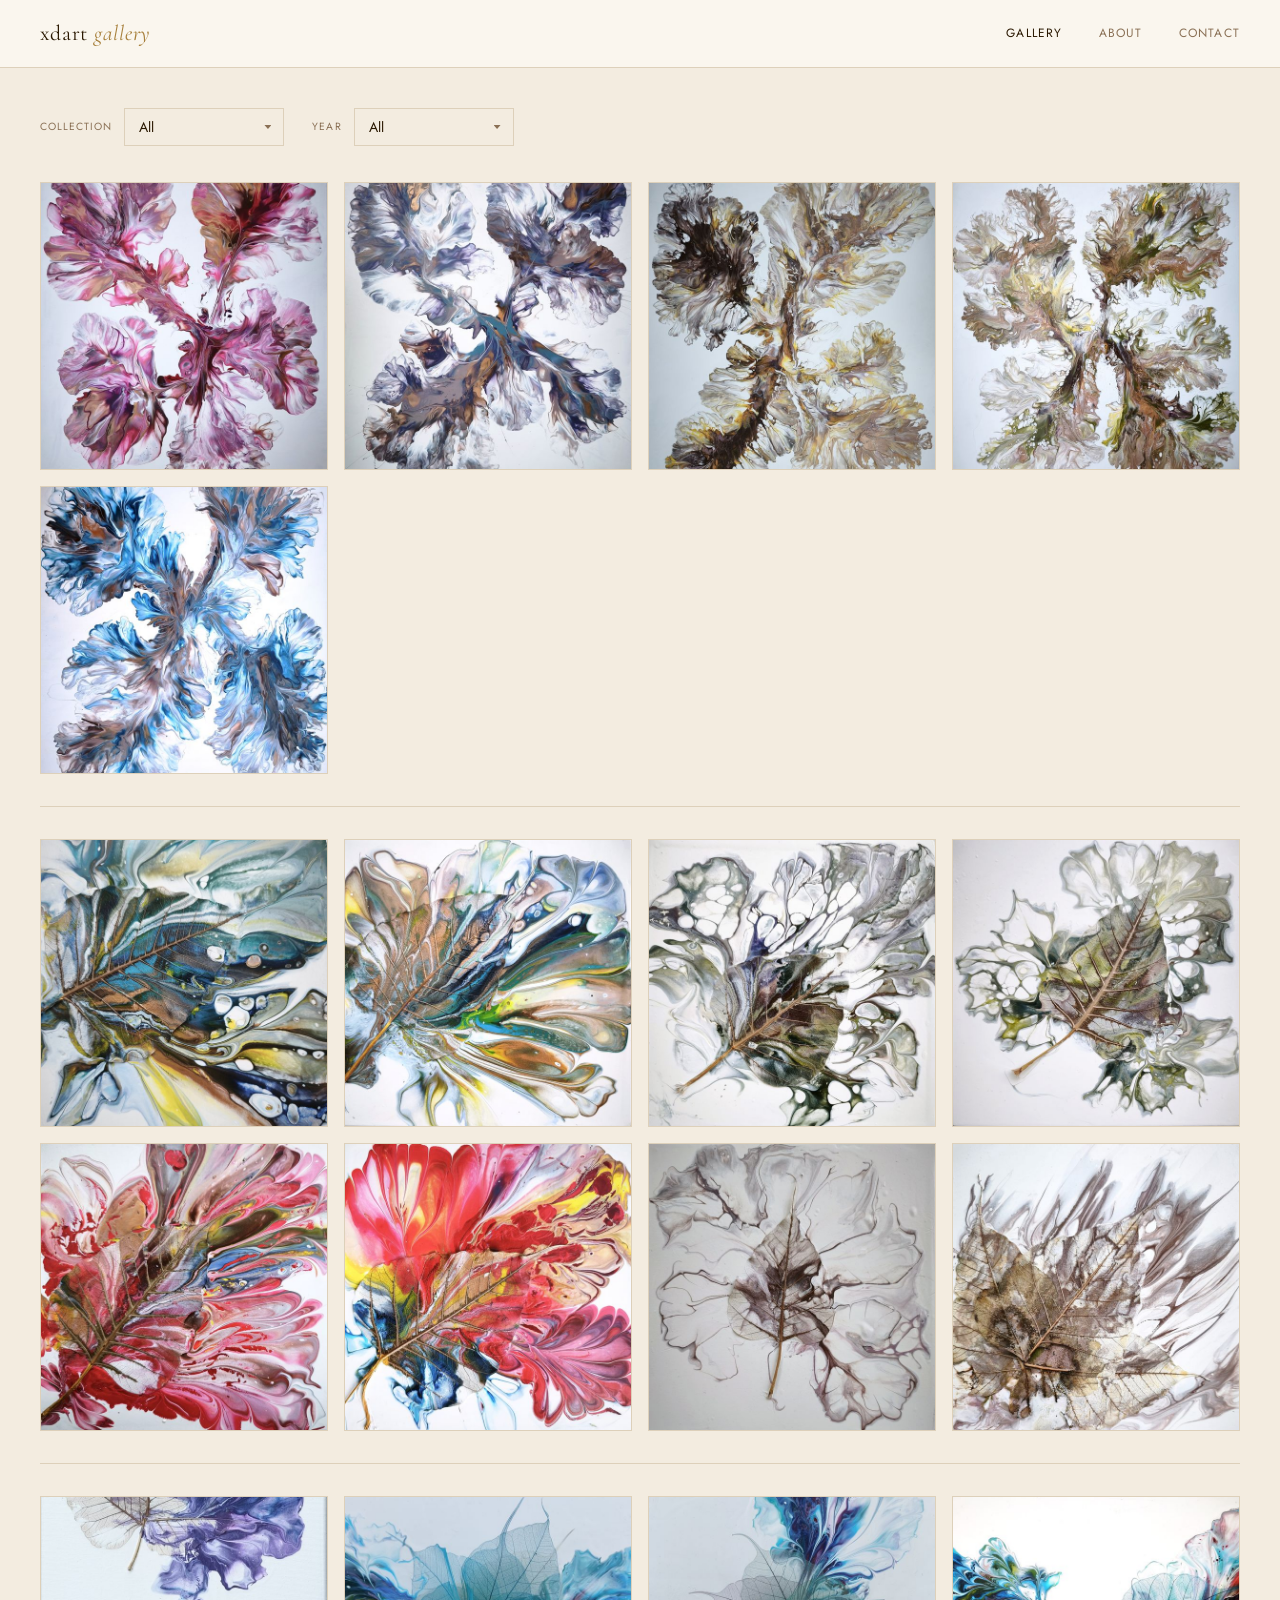
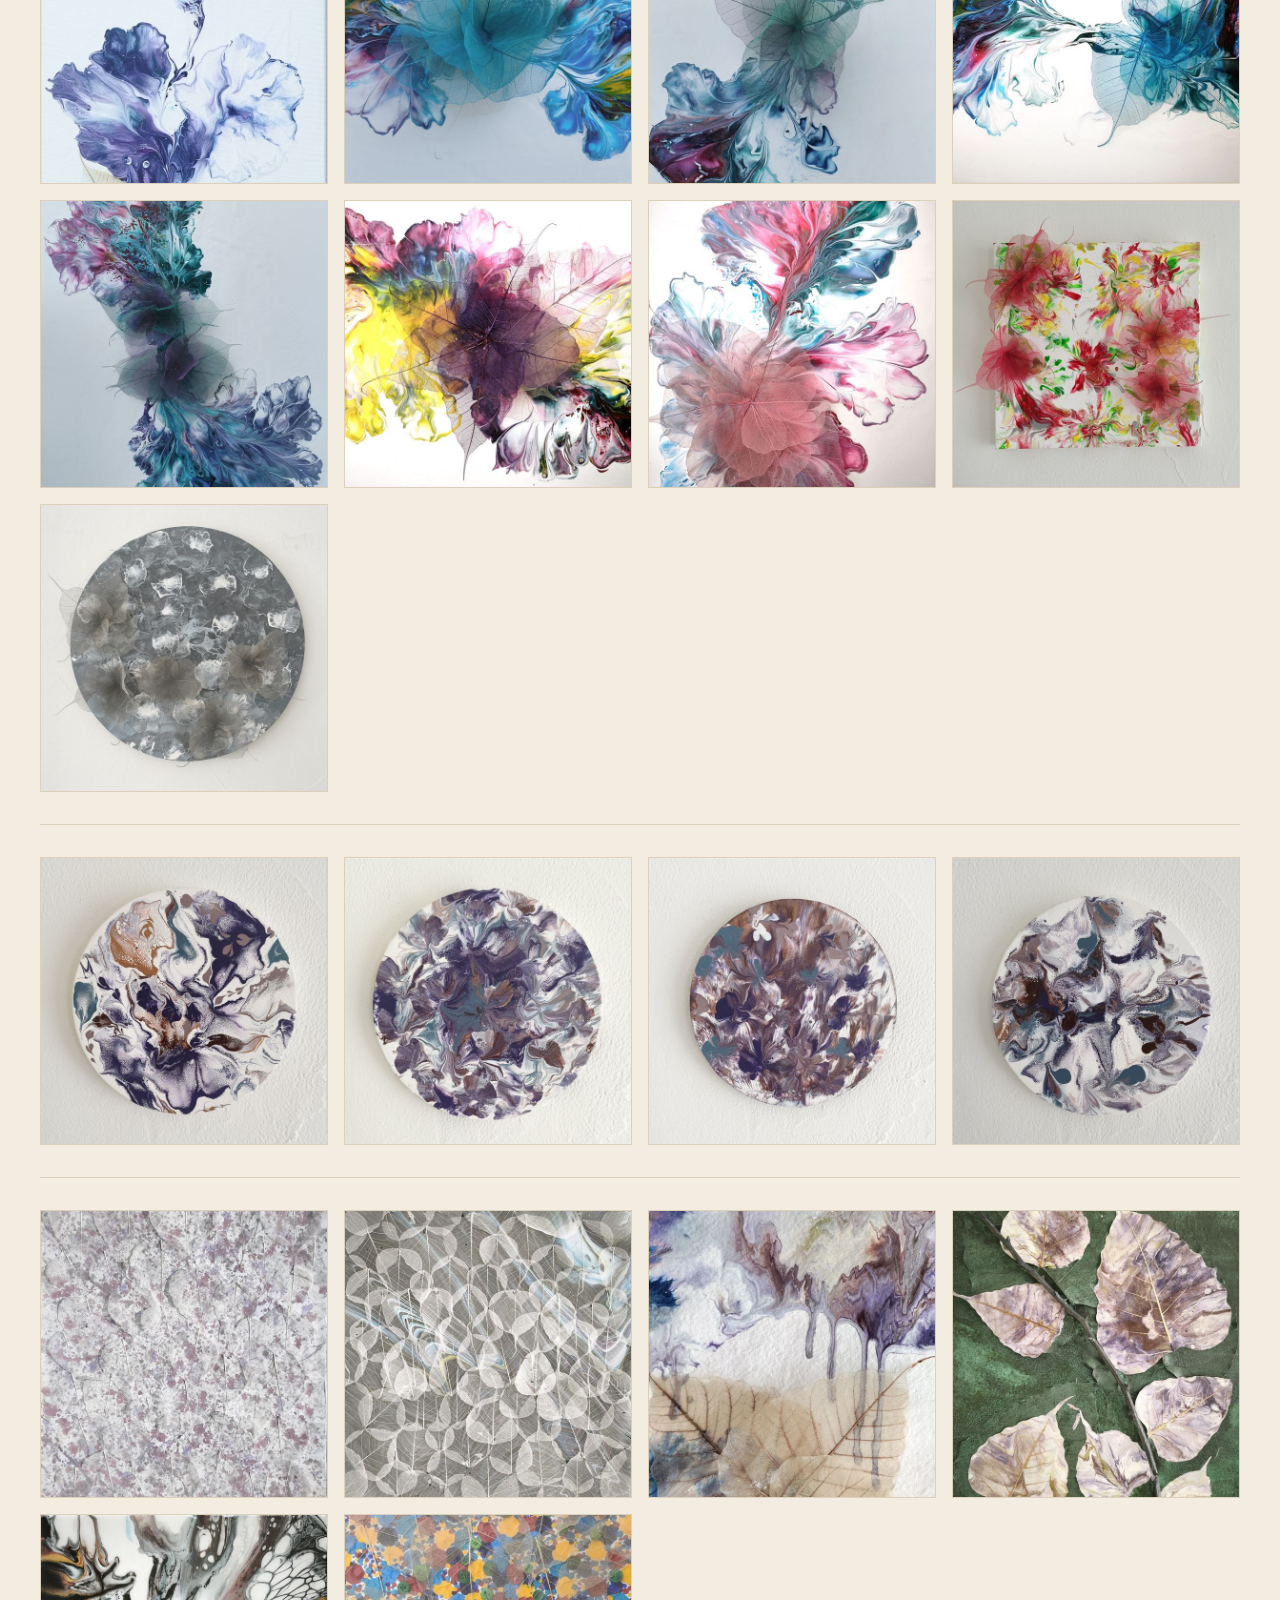
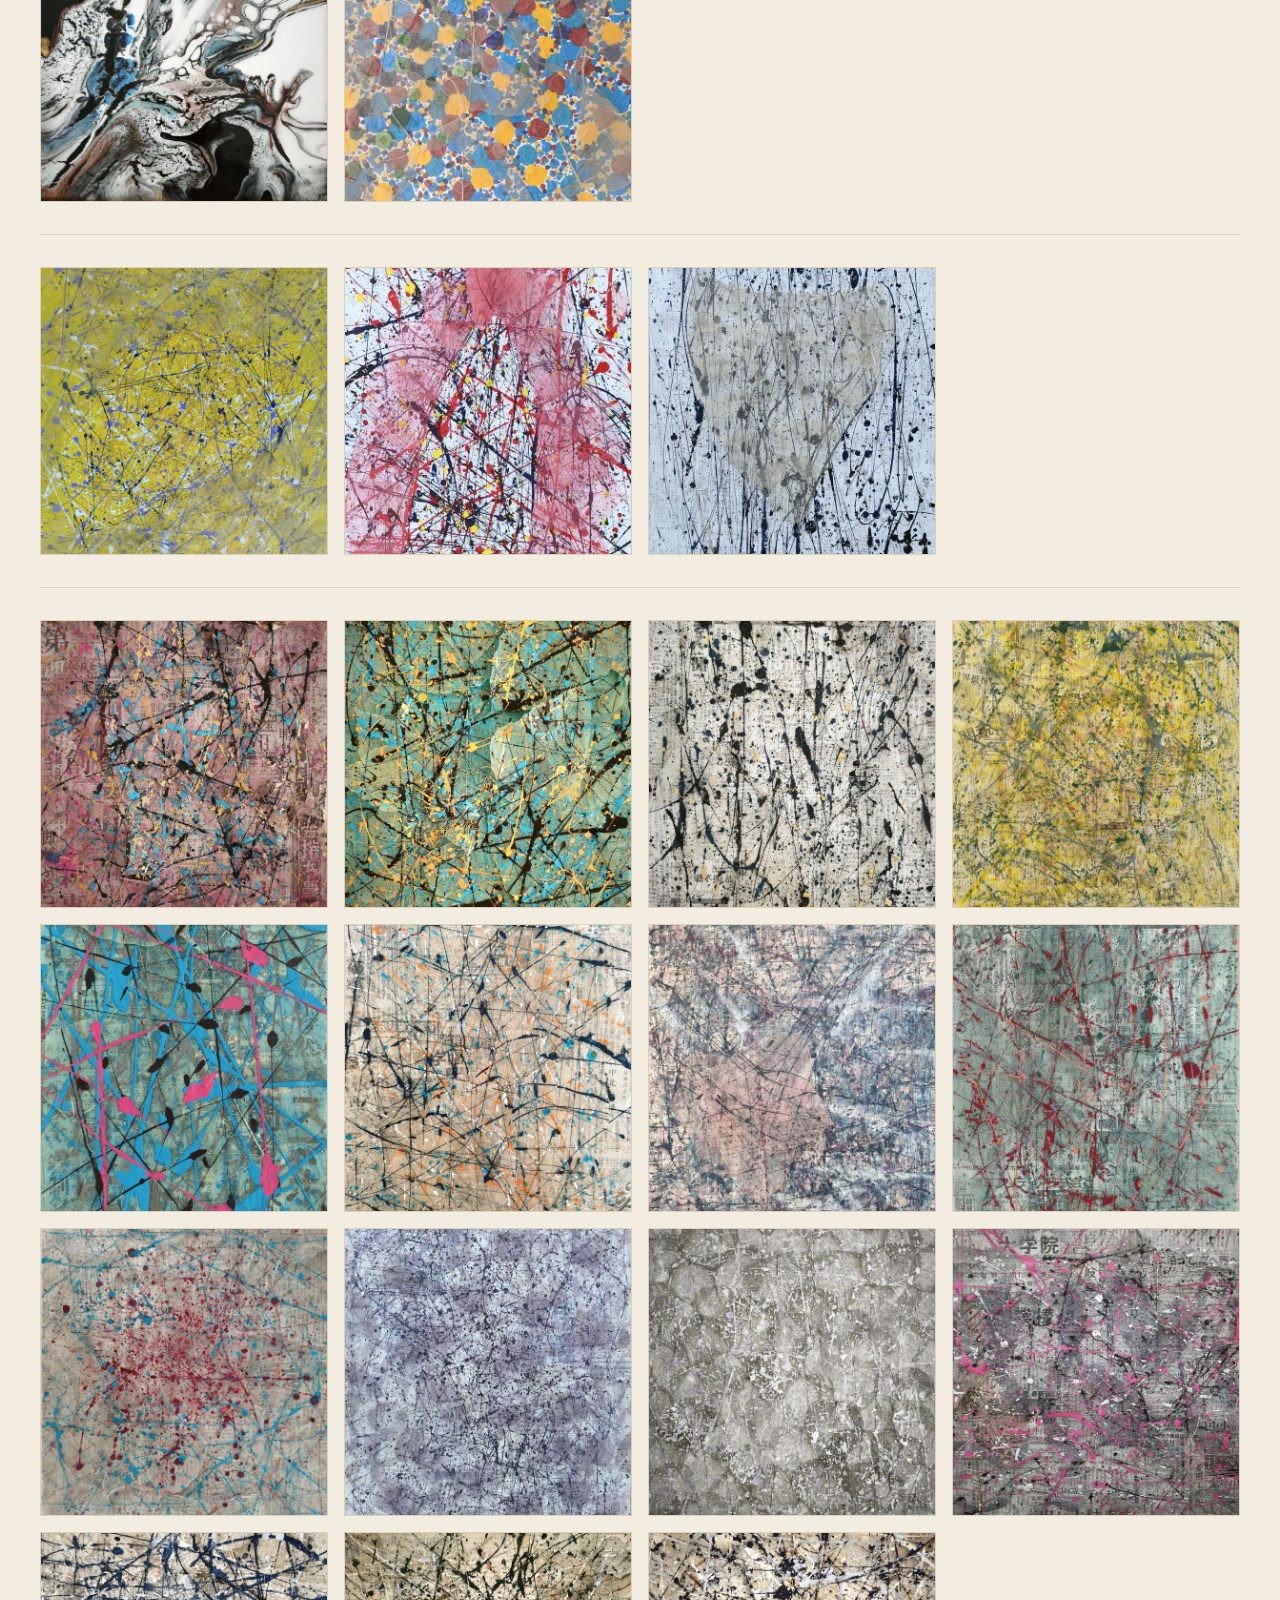
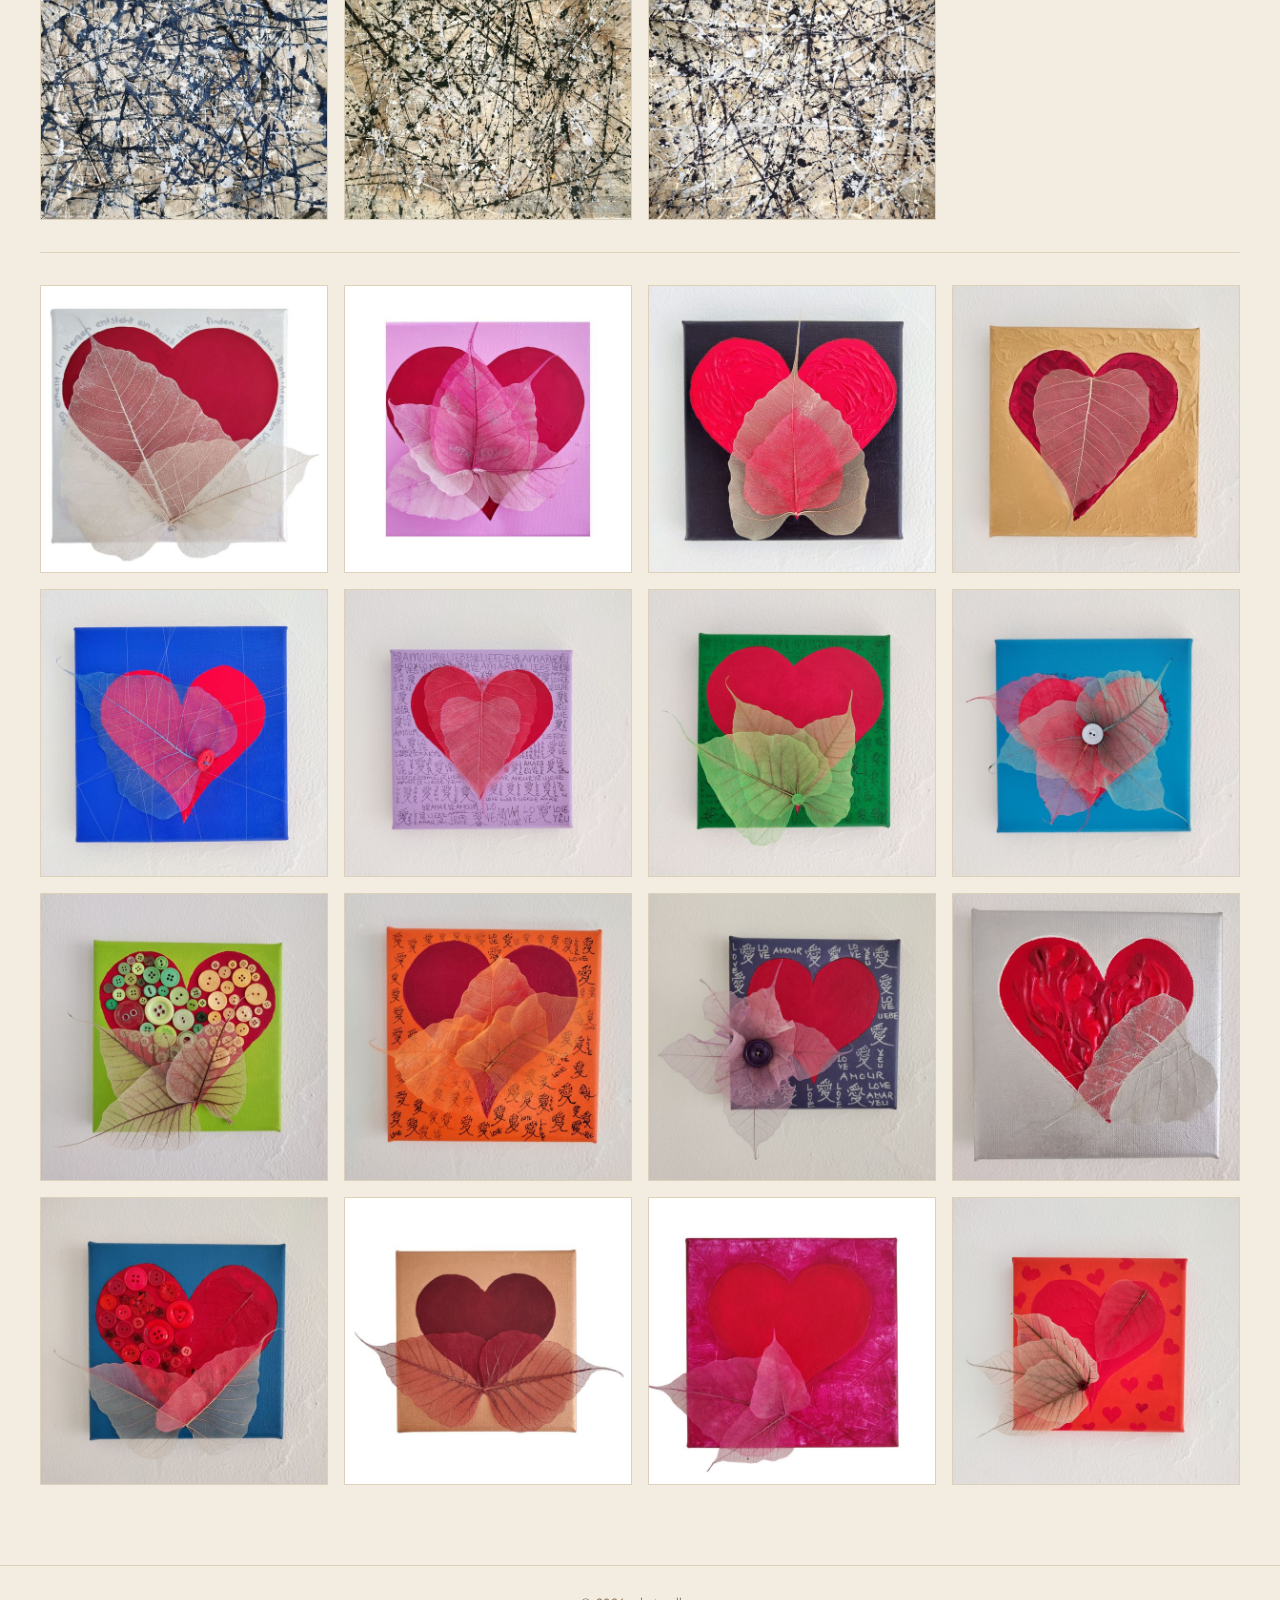
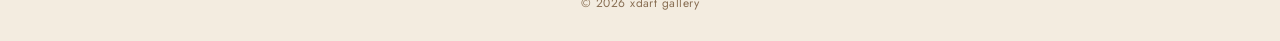
==== index.html @ ea74a4ba "Optimize images, add back-to-top button, fix gruppe 66 - Thumbnails generated (600px square, ~93 KB " ====
<!DOCTYPE html>
<html lang="en">
<head>
  <meta charset="UTF-8" />
  <meta name="viewport" content="width=device-width, initial-scale=1.0" />
  <title>xdart gallery</title>
  <link rel="preconnect" href="https://fonts.googleapis.com" />
  <link rel="preconnect" href="https://fonts.gstatic.com" crossorigin />
  <link href="https://fonts.googleapis.com/css2?family=Cormorant+Garamond:ital,wght@0,400;0,600;1,400;1,600&family=Jost:wght@400;500&display=swap" rel="stylesheet" />
  <link rel="stylesheet" href="css/main.css" />
  <link rel="stylesheet" href="css/gallery.css" />
</head>
<body>

  <header class="site-header">
    <div class="header-inner">
      <a href="index.html" class="site-name">xdart <em>gallery</em></a>
      <button class="nav-toggle" id="nav-toggle" aria-label="Toggle navigation">
        <span></span><span></span><span></span>
      </button>
      <nav class="site-nav" id="site-nav">
        <a href="index.html" class="active">Gallery</a>
        <a href="about.html">About</a>
        <a href="contact.html">Contact</a>
      </nav>
    </div>
  </header>

  <main>
    <div class="filter-bar" id="filter-bar"></div>
    <div class="masonry" id="masonry"></div>
  </main>

  <button class="scroll-top" id="scroll-top" aria-label="Back to top">
    <svg width="16" height="16" viewBox="0 0 16 16" fill="none" aria-hidden="true">
      <path d="M3 10L8 5L13 10" stroke="currentColor" stroke-width="1.5" stroke-linecap="round" stroke-linejoin="round"/>
    </svg>
  </button>

  <footer class="site-footer">
    <p>&copy; <span id="year"></span> xdart gallery</p>
  </footer>

  <script src="js/main.js"></script>
  <script src="js/gallery.js"></script>
</body>
</html>
---- css/main.css ----
/* ── Variables ── */
:root {
  --bg:      #F3ECE0;
  --surface: #FAF6EE;
  --text:    #2A1800;
  --text2:   #8A7055;
  --accent:  #A8803C;
  --border:  #DDD0BA;
  --max-width: 1400px;
  --header-height: 68px;
}

/* ── Reset ── */
*, *::before, *::after { box-sizing: border-box; margin: 0; padding: 0; }
html { font-size: 16px; -webkit-text-size-adjust: 100%; }
body {
  background: var(--bg);
  color: var(--text);
  font-family: 'Jost', sans-serif;
  font-weight: 400;
  line-height: 1.6;
  min-height: 100vh;
  display: flex;
  flex-direction: column;
}
img { display: block; max-width: 100%; }
a { color: inherit; text-decoration: none; }
button { font: inherit; cursor: pointer; border: none; background: none; }

/* ── Header ── */
.site-header {
  position: sticky;
  top: 0;
  z-index: 100;
  background: var(--surface);
  border-bottom: 1px solid var(--border);
  height: var(--header-height);
}
.header-inner {
  max-width: var(--max-width);
  margin: 0 auto;
  padding: 0 40px;
  height: 100%;
  display: flex;
  align-items: center;
  justify-content: space-between;
}
.site-name {
  font-family: 'Cormorant Garamond', serif;
  font-weight: 400;
  font-size: 1.35rem;
  letter-spacing: 0.04em;
  color: var(--text);
}
.site-name em {
  font-style: italic;
  color: var(--accent);
}
.site-nav {
  display: flex;
  gap: 36px;
  align-items: center;
}
.site-nav a {
  font-family: 'Jost', sans-serif;
  font-size: 0.75rem;
  font-weight: 400;
  letter-spacing: 0.1em;
  text-transform: uppercase;
  color: var(--text2);
  transition: color 0.2s;
}
.site-nav a:hover,
.site-nav a.active { color: var(--text); }

/* Mobile nav */
.nav-toggle {
  display: none;
  flex-direction: column;
  gap: 5px;
  padding: 4px;
}
.nav-toggle span {
  display: block;
  width: 22px;
  height: 1.5px;
  background: var(--text);
  transition: transform 0.2s, opacity 0.2s;
}
.nav-toggle.open span:nth-child(1) { transform: translateY(6.5px) rotate(45deg); }
.nav-toggle.open span:nth-child(2) { opacity: 0; }
.nav-toggle.open span:nth-child(3) { transform: translateY(-6.5px) rotate(-45deg); }

@media (max-width: 640px) {
  .header-inner { padding: 0 20px; }
  .nav-toggle { display: flex; }
  .site-nav {
    display: none;
    position: absolute;
    top: var(--header-height);
    left: 0;
    right: 0;
    background: var(--surface);
    border-bottom: 1px solid var(--border);
    flex-direction: column;
    align-items: flex-start;
    gap: 0;
    padding: 8px 0;
  }
  .site-nav.open { display: flex; }
  .site-nav a { padding: 12px 20px; width: 100%; }
}

/* ── Main / Footer ── */
main { flex: 1; }
.site-footer {
  border-top: 1px solid var(--border);
  padding: 28px 40px;
  text-align: center;
  font-size: 0.75rem;
  color: var(--text2);
  letter-spacing: 0.04em;
}

/* ── Back to top ── */
.scroll-top {
  position: fixed;
  bottom: 32px;
  right: 32px;
  width: 44px;
  height: 44px;
  background: var(--text);
  color: var(--surface);
  display: flex;
  align-items: center;
  justify-content: center;
  cursor: pointer;
  opacity: 0;
  pointer-events: none;
  transition: opacity 0.3s, background 0.2s;
  z-index: 50;
  border: none;
}
.scroll-top.visible { opacity: 1; pointer-events: all; }
.scroll-top:hover   { background: var(--accent); }

/* ── Page wrapper (About, Contact) ── */
.page-content {
  max-width: var(--max-width);
  margin: 0 auto;
  padding: 56px 40px;
}
@media (max-width: 480px) {
  .page-content { padding: 40px 20px; }
  .site-footer { padding: 24px 20px; }
}
---- css/gallery.css ----
/* ── Filter Bar ── */
.filter-bar {
  max-width: var(--max-width);
  margin: 0 auto;
  padding: 40px 40px 36px;
  display: flex;
  align-items: center;
  gap: 28px;
  flex-wrap: wrap;
}

.filter-select-group {
  display: flex;
  align-items: center;
  gap: 12px;
}

.filter-label {
  font-family: 'Jost', sans-serif;
  font-size: 0.65rem;
  letter-spacing: 0.1em;
  text-transform: uppercase;
  color: var(--text2);
  white-space: nowrap;
}

.select-wrap { position: relative; }
.select-wrap::after {
  content: '';
  position: absolute;
  right: 13px;
  top: 50%;
  transform: translateY(-50%);
  width: 7px;
  height: 4px;
  clip-path: polygon(0 0, 100% 0, 50% 100%);
  background: var(--text2);
  pointer-events: none;
  transition: background 0.2s;
}
.select-wrap:focus-within::after { background: var(--text); }

.filter-select {
  appearance: none;
  -webkit-appearance: none;
  background: transparent;
  border: 1px solid var(--border);
  border-radius: 0;
  padding: 8px 38px 8px 14px;
  font-family: 'Jost', sans-serif;
  font-size: 0.875rem;
  font-weight: 400;
  color: var(--text);
  cursor: pointer;
  outline: none;
  transition: border-color 0.2s;
  min-width: 160px;
}
.filter-select:hover { border-color: var(--text2); }
.filter-select:focus { border-color: var(--accent); }

/* ── Gallery container ── */
.masonry {
  max-width: var(--max-width);
  margin: 0 auto;
  padding: 0 40px 80px;
}

/* ── Group grid ── */
.artwork-group {
  display: grid;
  grid-template-columns: repeat(4, 1fr);
  gap: 16px;
}
@media (max-width: 1199px) { .artwork-group { grid-template-columns: repeat(3, 1fr); } }
@media (max-width: 767px)  { .artwork-group { grid-template-columns: repeat(2, 1fr); } }
@media (max-width: 479px)  { .artwork-group { grid-template-columns: 1fr; gap: 10px; } }

.artwork-group.hidden { display: none; }

/* ── Group separator ── */
.group-sep {
  height: 1px;
  background: var(--border);
  margin: 32px 0;
}
.group-sep.hidden { display: none; }

/* ── Square artwork tile ── */
.masonry-item {
  aspect-ratio: 1;
  position: relative;
  overflow: hidden;
  cursor: pointer;
  border: 1px solid var(--border);
}
.masonry-item img {
  width: 100%;
  height: 100%;
  object-fit: cover;
  display: block;
  transition: transform 0.45s ease;
}
.masonry-item:hover img { transform: scale(1.04); }

.masonry-overlay {
  position: absolute;
  bottom: 0; left: 0; right: 0;
  padding: 36px 14px 14px;
  background: linear-gradient(transparent, rgba(20,10,0,0.58));
  opacity: 0;
  transition: opacity 0.3s;
  pointer-events: none;
}
.masonry-item:hover .masonry-overlay { opacity: 1; }
.masonry-overlay .ov-collection {
  color: #F5EFE4;
  font-family: 'Cormorant Garamond', serif;
  font-size: 1rem;
  font-weight: 400;
  display: block;
}
.masonry-overlay .ov-year {
  color: rgba(245,239,228,0.7);
  font-size: 0.75rem;
  display: block;
  margin-top: 2px;
  letter-spacing: 0.04em;
}

.masonry-item.hidden { display: none; }

@media (max-width: 480px) {
  .filter-bar  { padding: 28px 20px 24px; gap: 20px; }
  .filter-select { min-width: 130px; }
  .masonry     { padding: 0 20px 56px; }
  .group-sep   { margin: 24px 0; }
}
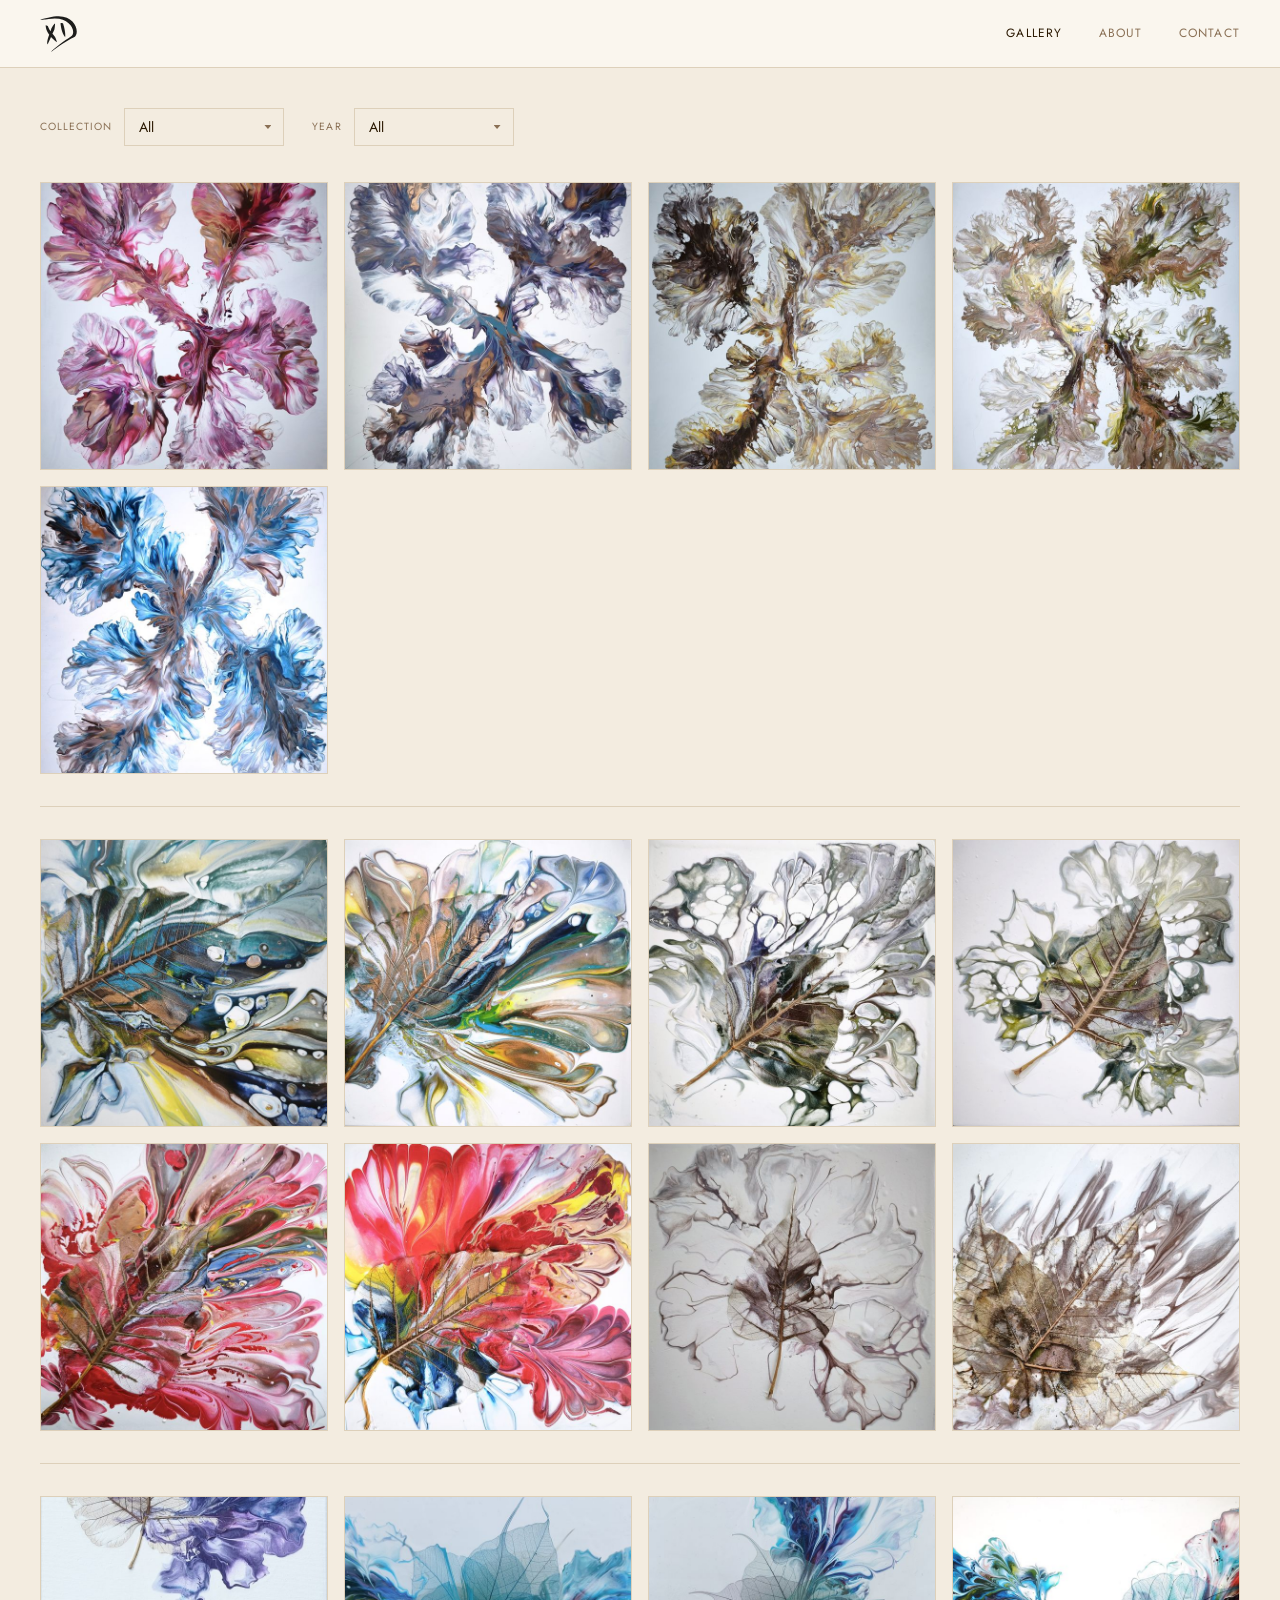
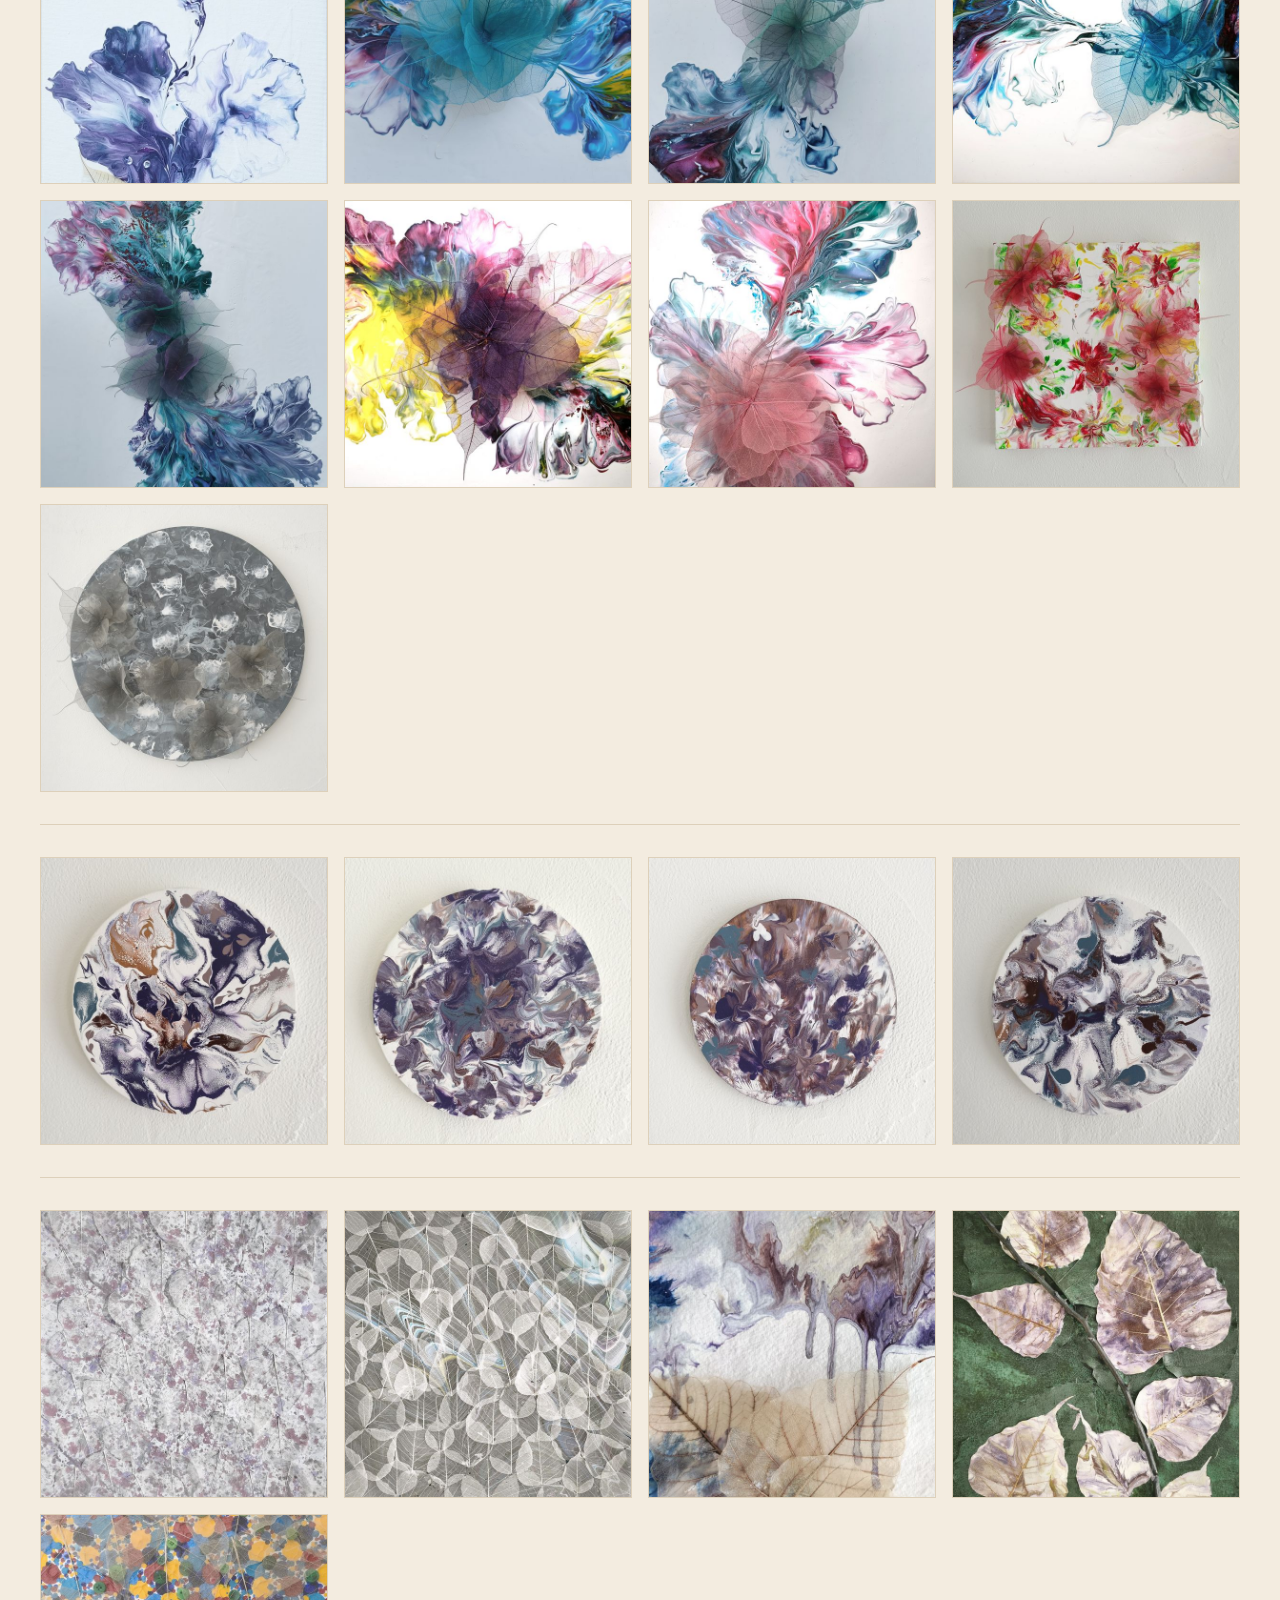
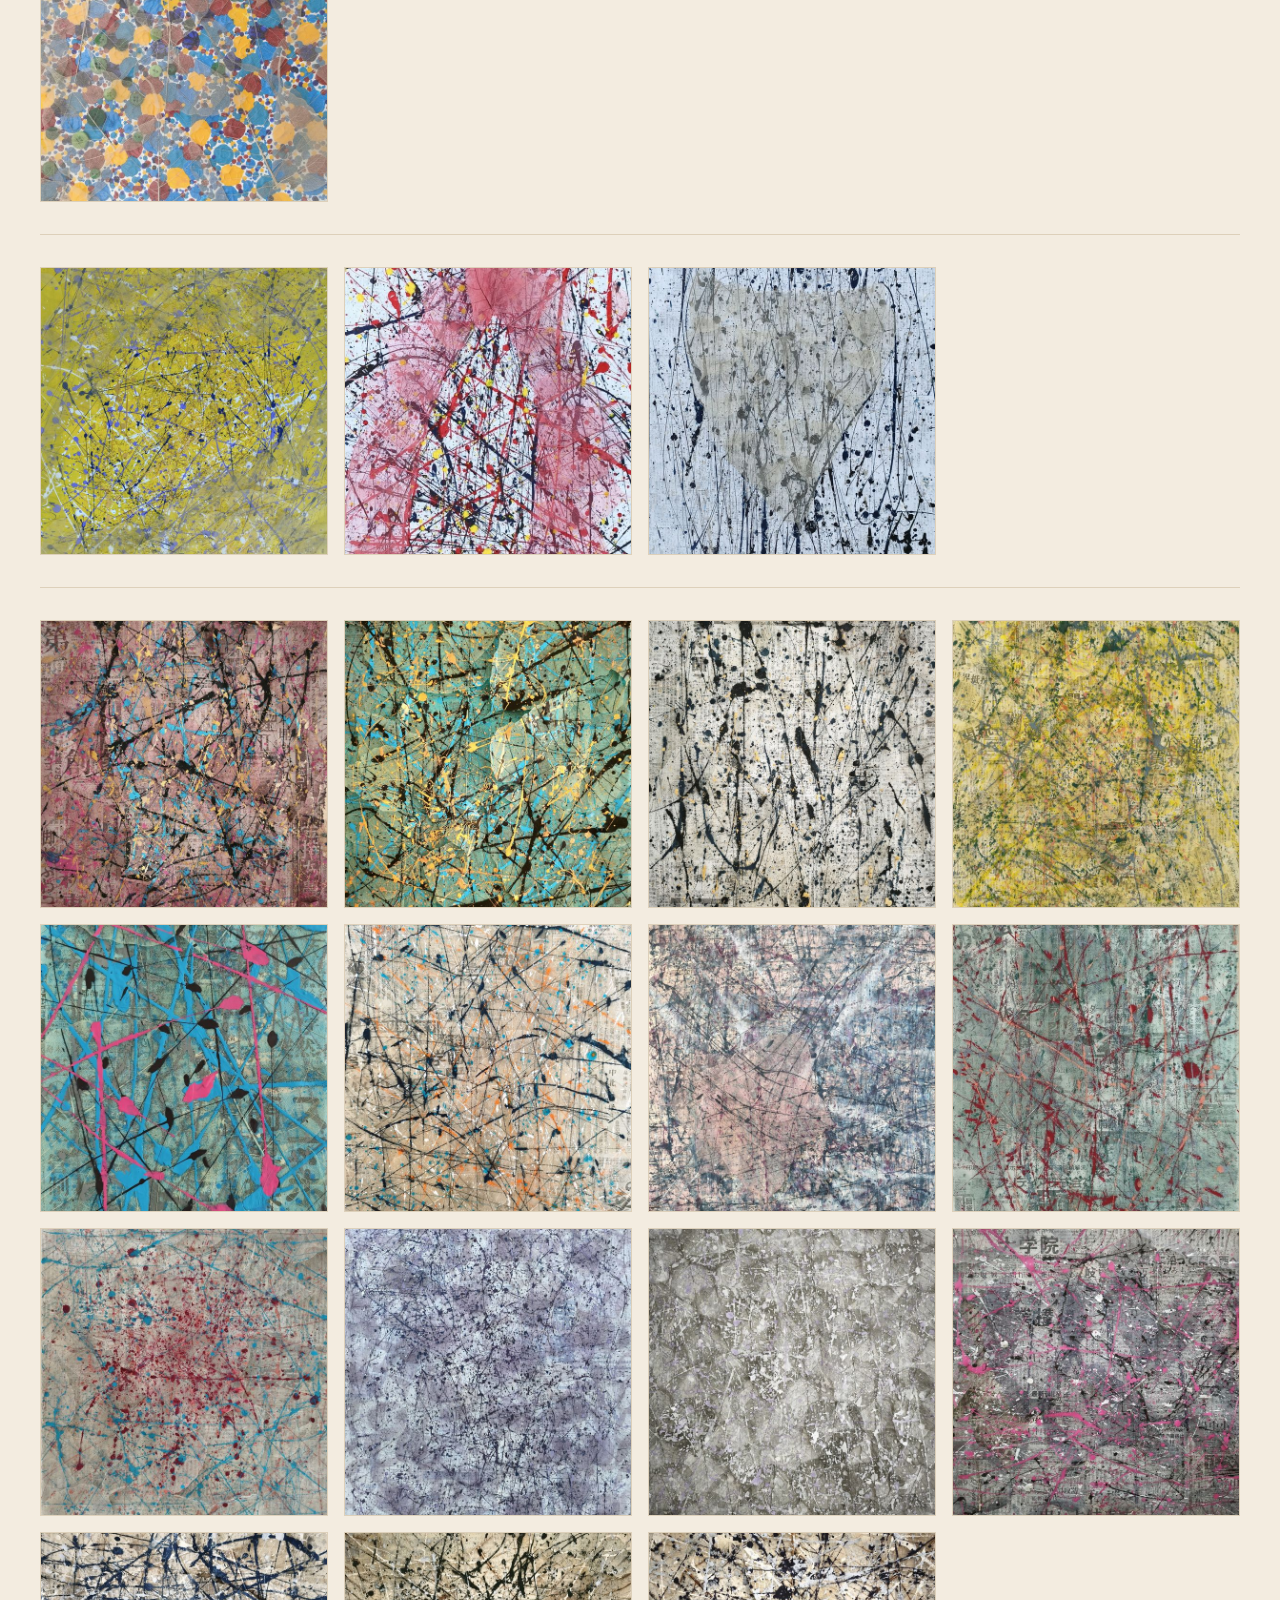
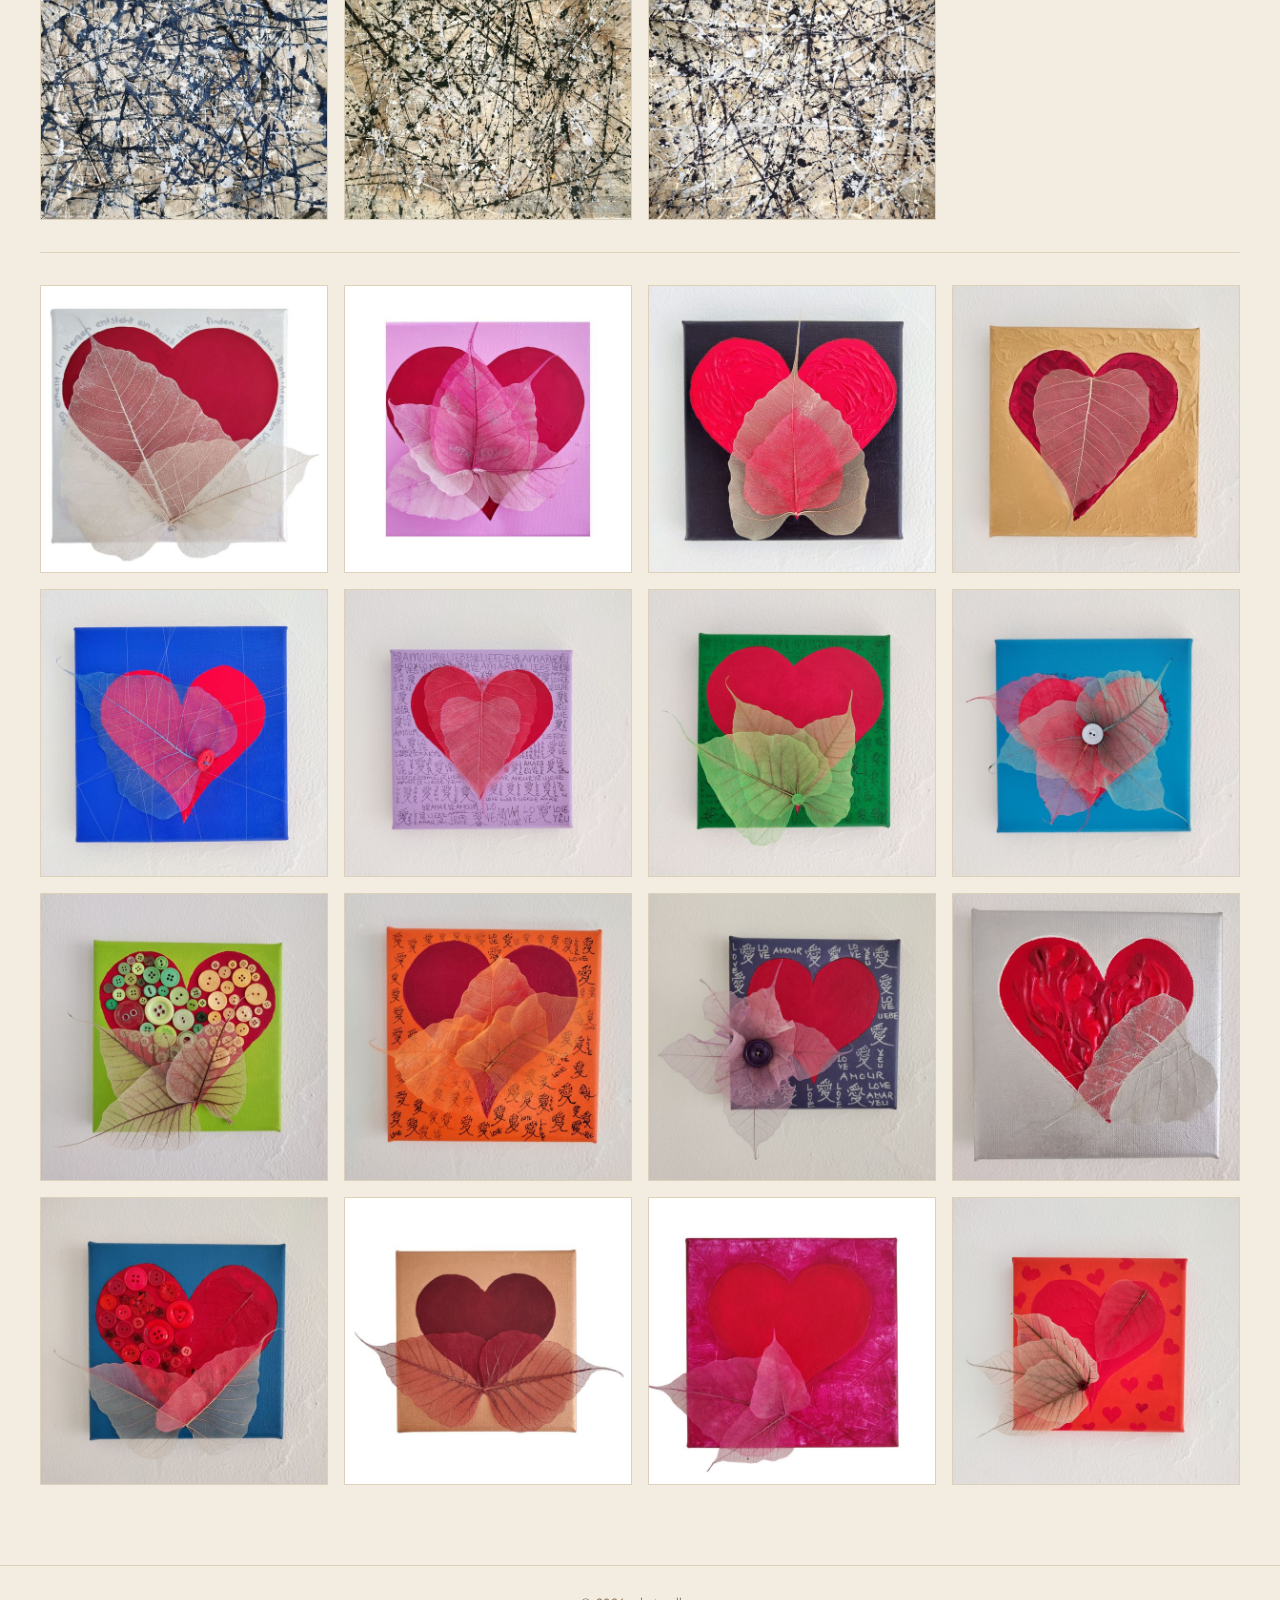
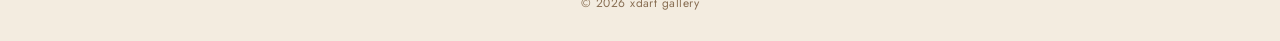
==== commit 3a133b01: "Add SVG logo to header on all pages Co-Authored-By: Claude Sonnet 4.6 <noreply@anthropic.com>" ====
--- a/index.html
+++ b/index.html
@@ -14,7 +14,7 @@
 
   <header class="site-header">
     <div class="header-inner">
-      <a href="index.html" class="site-name">xdart <em>gallery</em></a>
+      <a href="index.html" class="site-name"><img src="images/logo.svg" alt="xdart gallery" /></a>
       <button class="nav-toggle" id="nav-toggle" aria-label="Toggle navigation">
         <span></span><span></span><span></span>
       </button>
--- a/css/main.css
+++ b/css/main.css
@@ -46,15 +46,14 @@
   justify-content: space-between;
 }
 .site-name {
-  font-family: 'Cormorant Garamond', serif;
-  font-weight: 400;
-  font-size: 1.35rem;
-  letter-spacing: 0.04em;
-  color: var(--text);
+  display: flex;
+  align-items: center;
+  flex-shrink: 0;
 }
-.site-name em {
-  font-style: italic;
-  color: var(--accent);
+.site-name img {
+  height: 36px;
+  width: auto;
+  display: block;
 }
 .site-nav {
   display: flex;
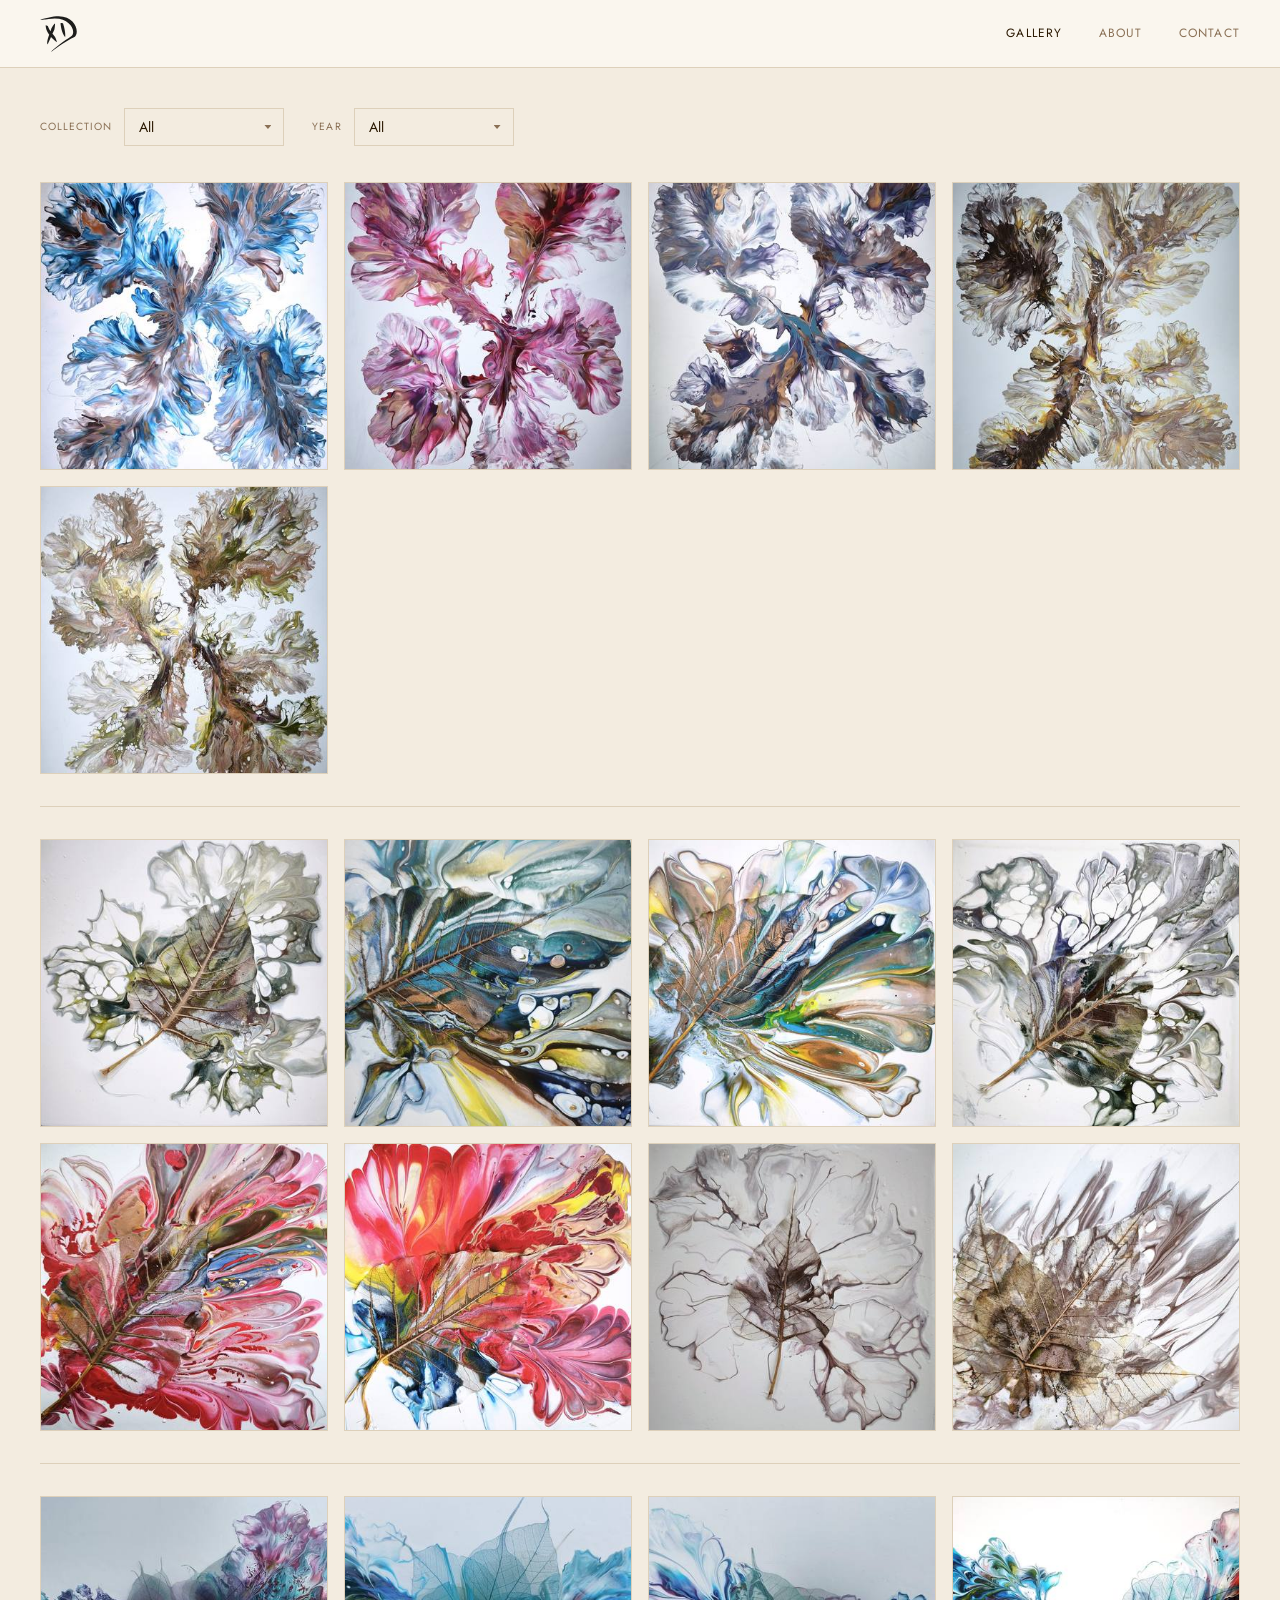
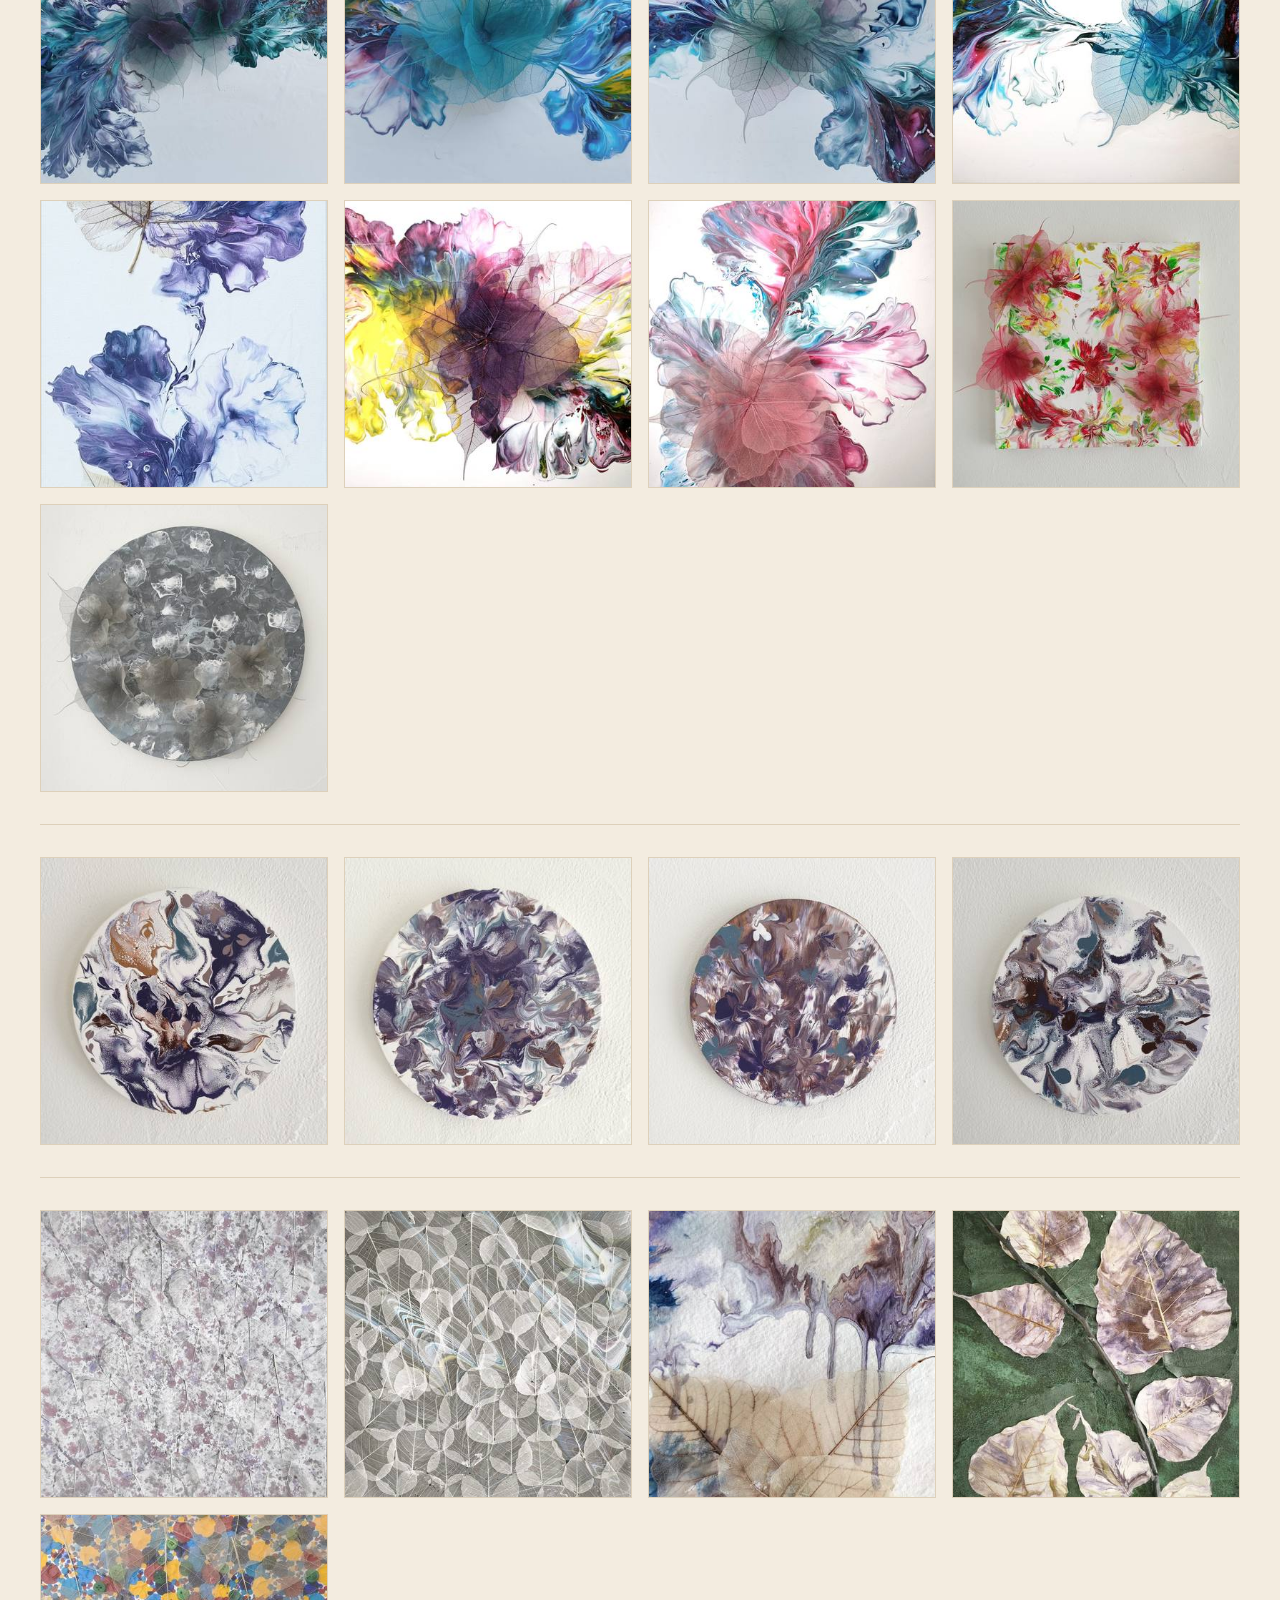
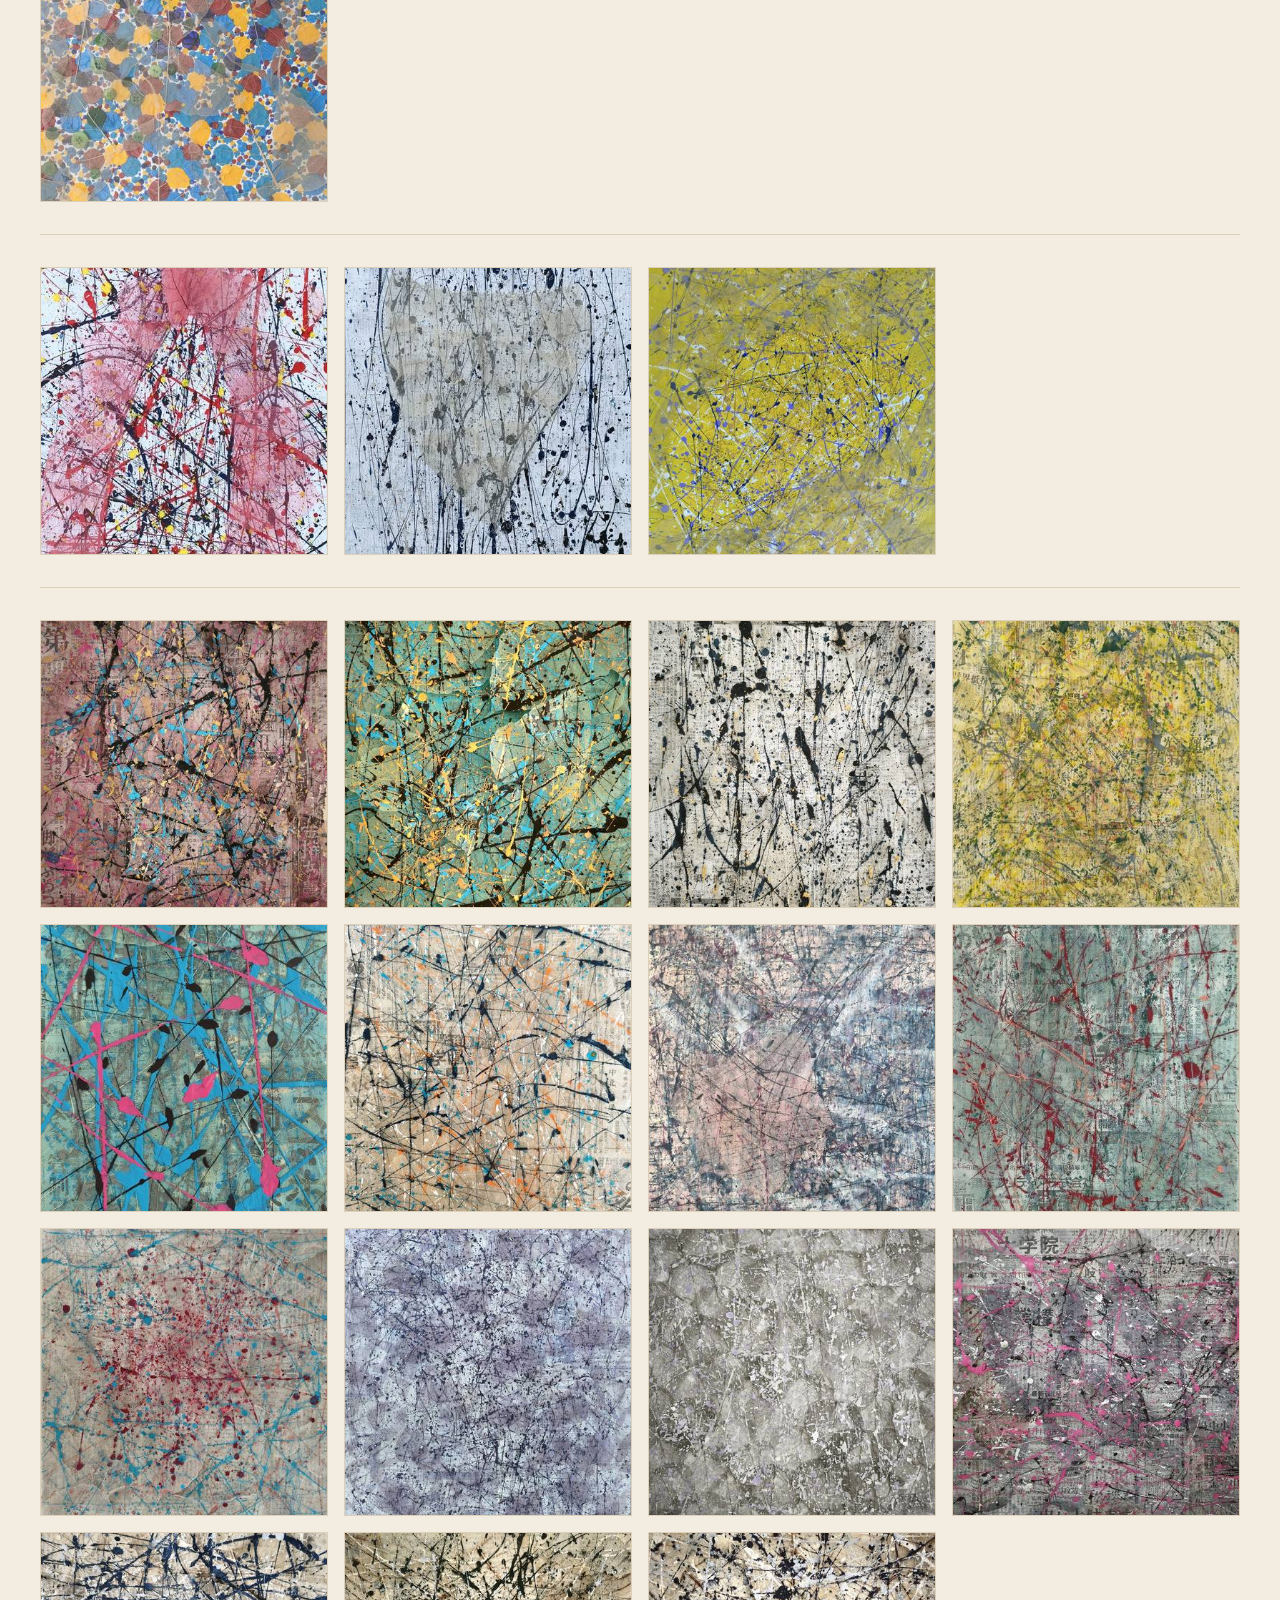
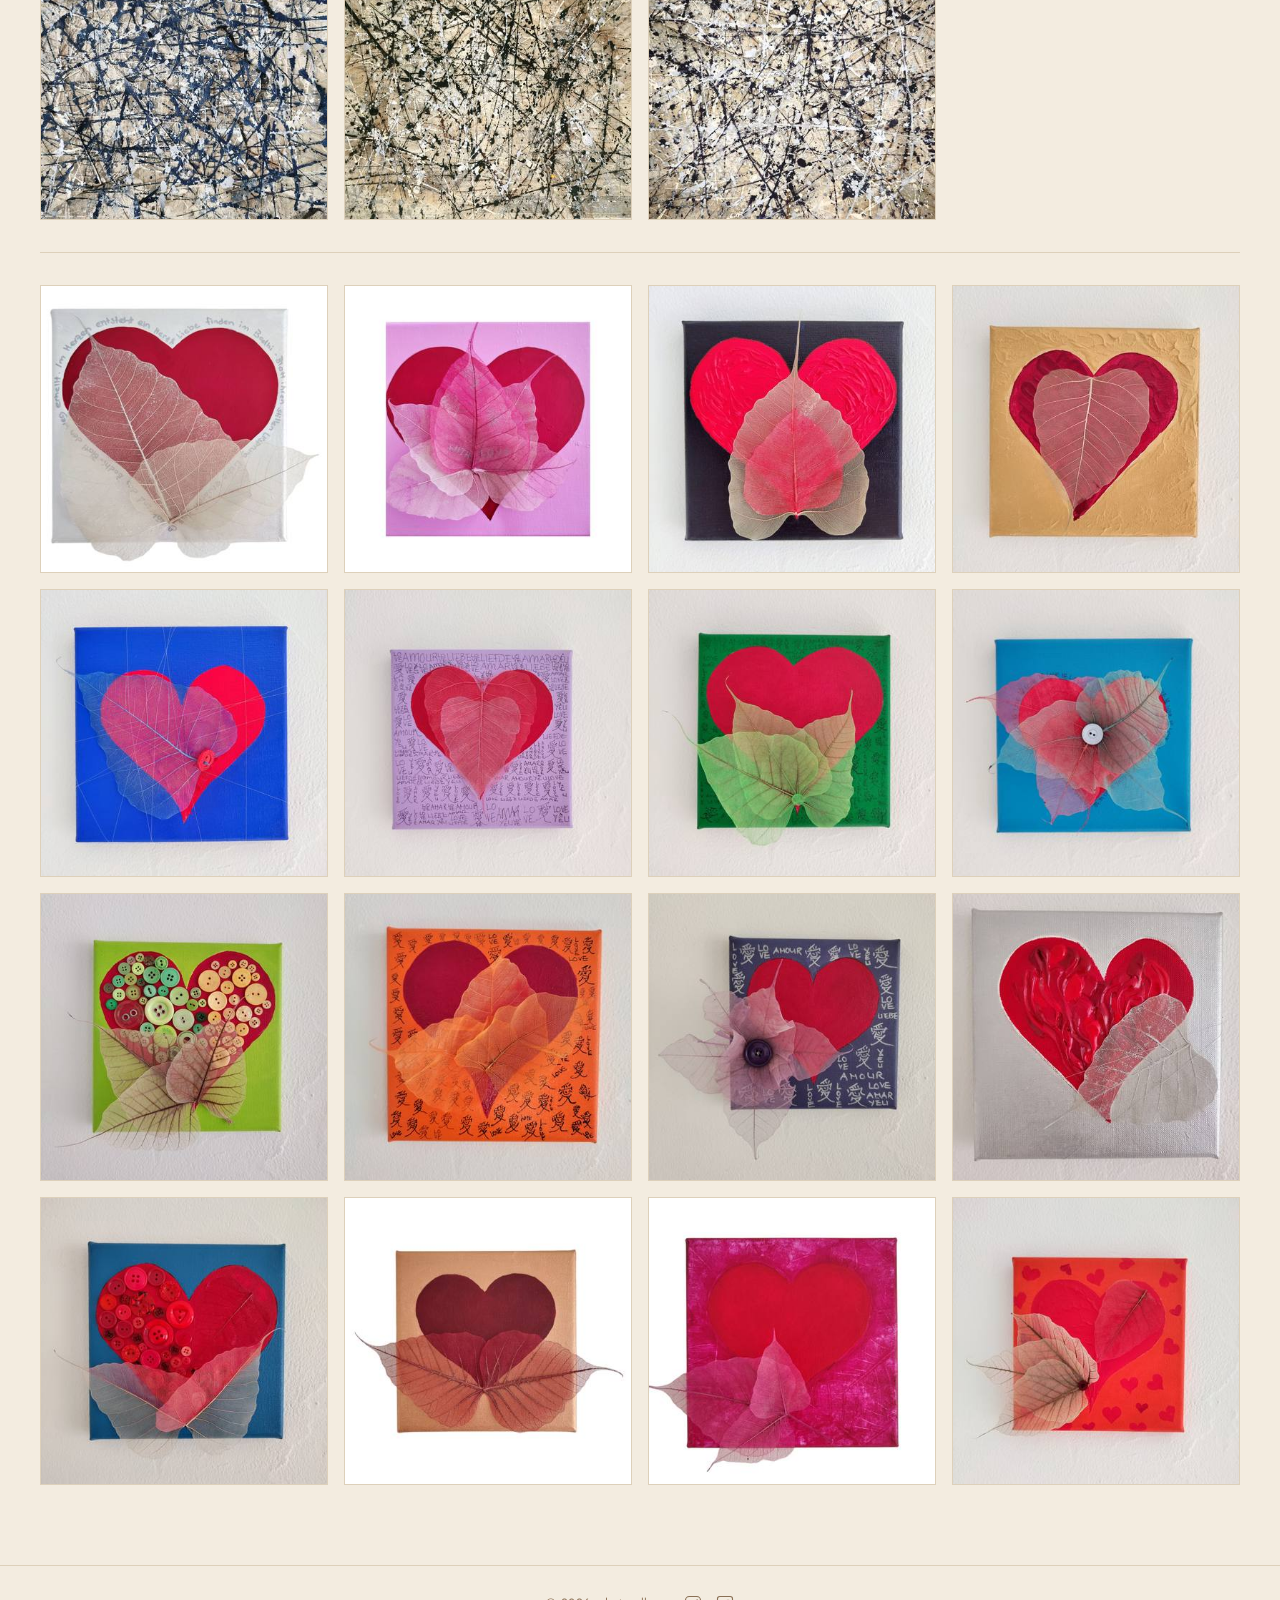
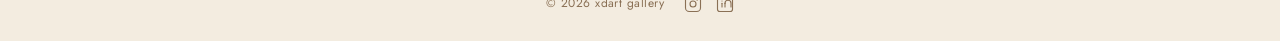
==== commit 683d39e9: "Move social links to footer icons on all pages, remove from contact page Co-Authored-By: Claude Sonn" ====
--- a/index.html
+++ b/index.html
@@ -39,6 +39,14 @@
 
   <footer class="site-footer">
     <p>&copy; <span id="year"></span> xdart gallery</p>
+    <div class="footer-social">
+      <a href="https://www.instagram.com/xdart.ch?utm_source=qr" target="_blank" rel="noopener" aria-label="Instagram">
+        <svg viewBox="0 0 24 24" fill="none" stroke="currentColor" stroke-width="1.5" stroke-linecap="round" stroke-linejoin="round"><rect x="2" y="2" width="20" height="20" rx="5"/><circle cx="12" cy="12" r="4"/><circle cx="17.5" cy="6.5" r="1" fill="currentColor" stroke="none"/></svg>
+      </a>
+      <a href="https://www.linkedin.com/company/xdart/?viewAsMember=true" target="_blank" rel="noopener" aria-label="LinkedIn">
+        <svg viewBox="0 0 24 24" fill="none" stroke="currentColor" stroke-width="1.5" stroke-linecap="round" stroke-linejoin="round"><rect x="2" y="2" width="20" height="20" rx="3"/><path d="M8 11v5"/><path d="M8 8v.01"/><path d="M12 16v-5"/><path d="M12 11a4 4 0 0 1 8 0v5"/></svg>
+      </a>
+    </div>
   </footer>
 
   <script src="js/main.js"></script>
--- a/css/main.css
+++ b/css/main.css
@@ -115,11 +115,26 @@
 .site-footer {
   border-top: 1px solid var(--border);
   padding: 28px 40px;
-  text-align: center;
+  display: flex;
+  align-items: center;
+  justify-content: center;
+  gap: 20px;
   font-size: 0.75rem;
   color: var(--text2);
   letter-spacing: 0.04em;
 }
+.footer-social {
+  display: flex;
+  gap: 14px;
+  align-items: center;
+}
+.footer-social a {
+  color: var(--text2);
+  display: flex;
+  transition: color 0.2s;
+}
+.footer-social a:hover { color: var(--text); }
+.footer-social svg { width: 18px; height: 18px; }
 
 /* ── Back to top ── */
 .scroll-top {
--- a/css/gallery.css
+++ b/css/gallery.css
@@ -93,15 +93,18 @@
   overflow: hidden;
   cursor: pointer;
   border: 1px solid var(--border);
+  background: var(--border);
 }
 .masonry-item img {
   width: 100%;
   height: 100%;
   object-fit: cover;
   display: block;
-  transition: transform 0.45s ease;
+  opacity: 0;
+  transition: opacity 0.35s ease, transform 0.45s ease;
 }
-.masonry-item:hover img { transform: scale(1.04); }
+.masonry-item img.loaded { opacity: 1; }
+.masonry-item:hover img.loaded { transform: scale(1.04); }
 
 .masonry-overlay {
   position: absolute;
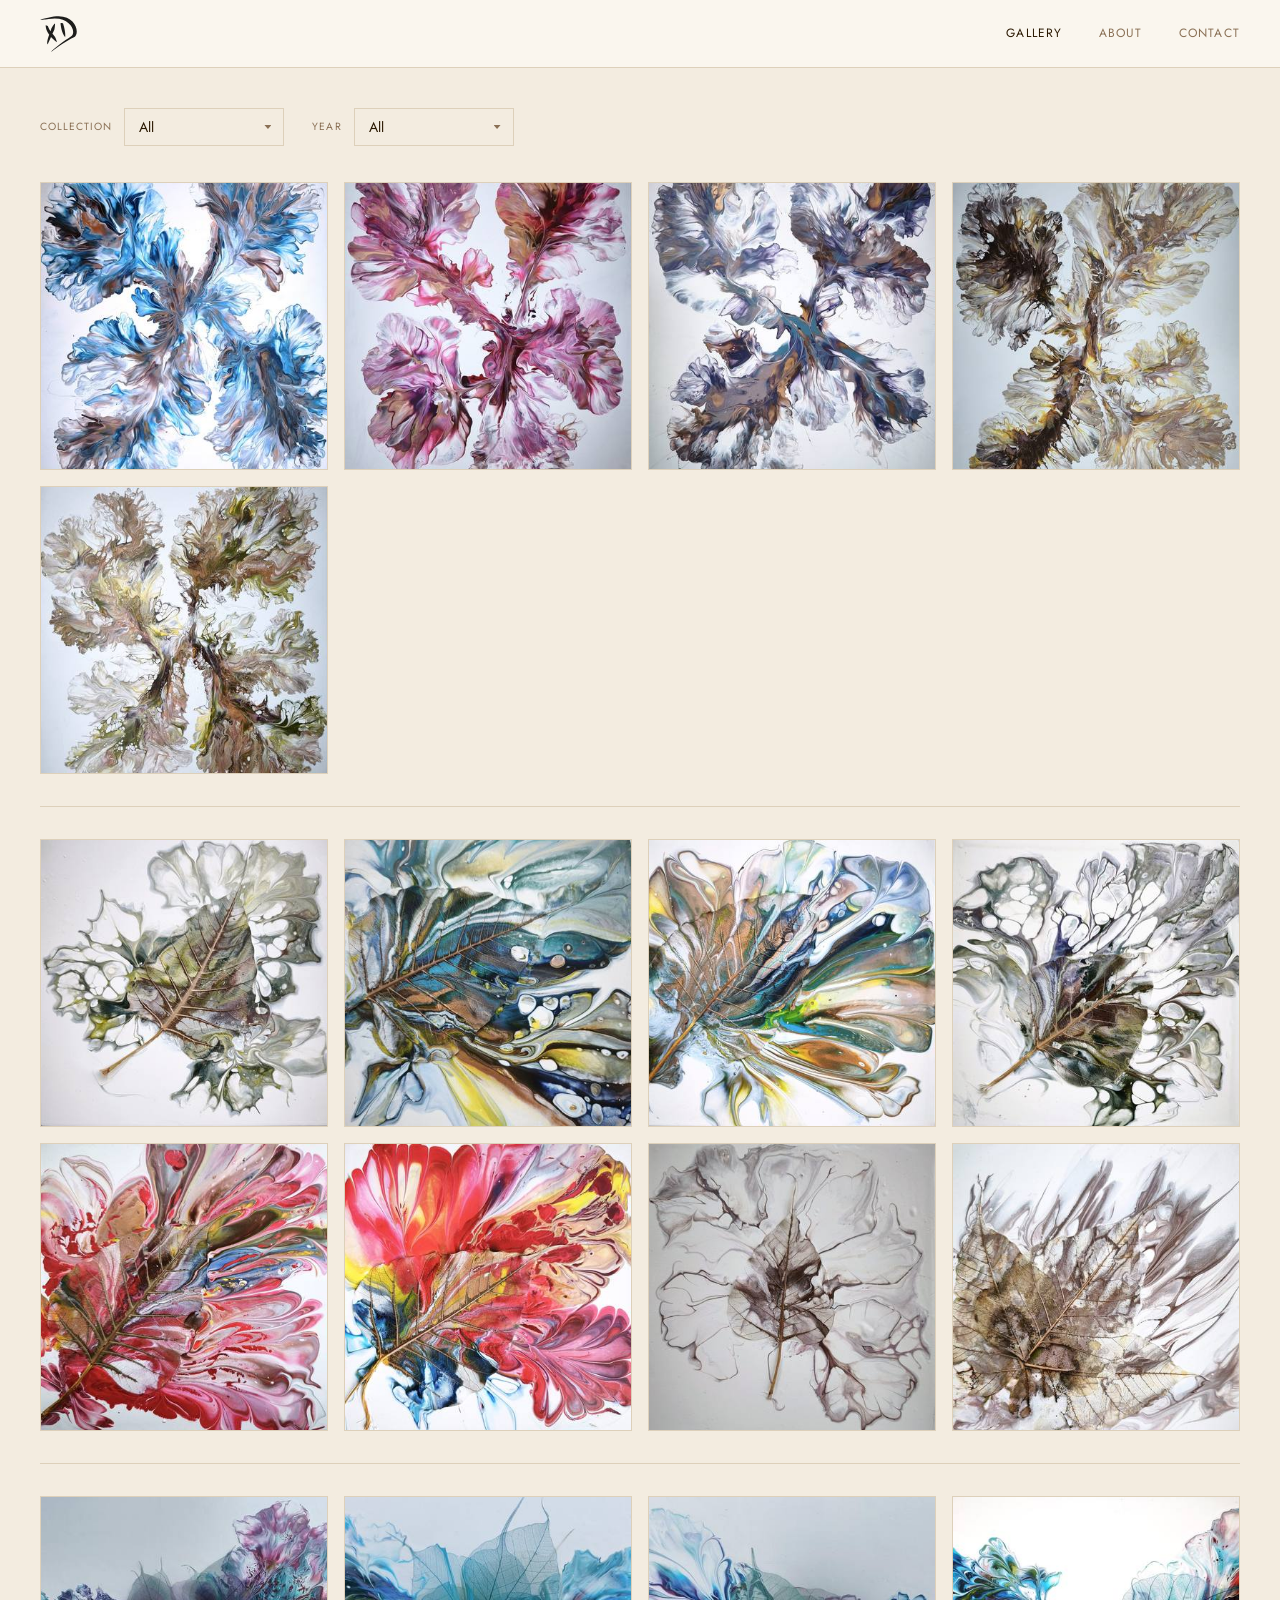
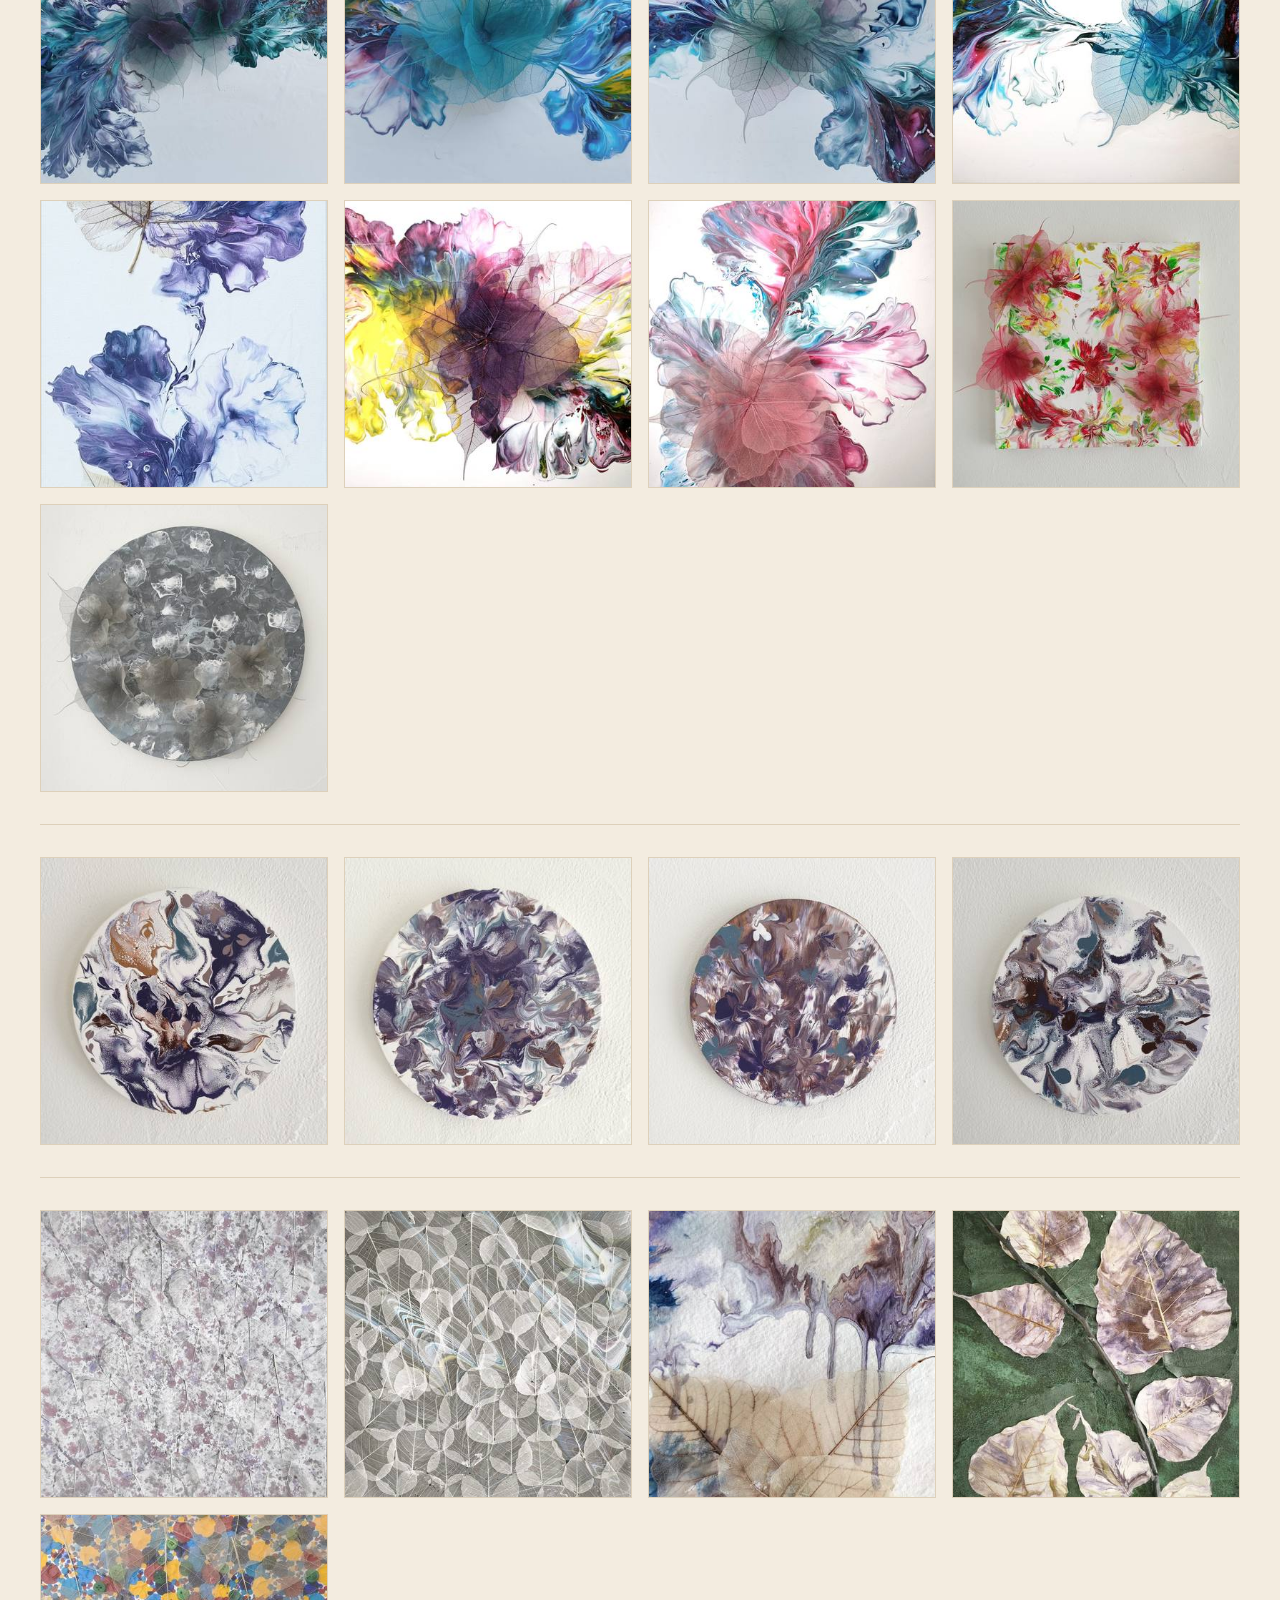
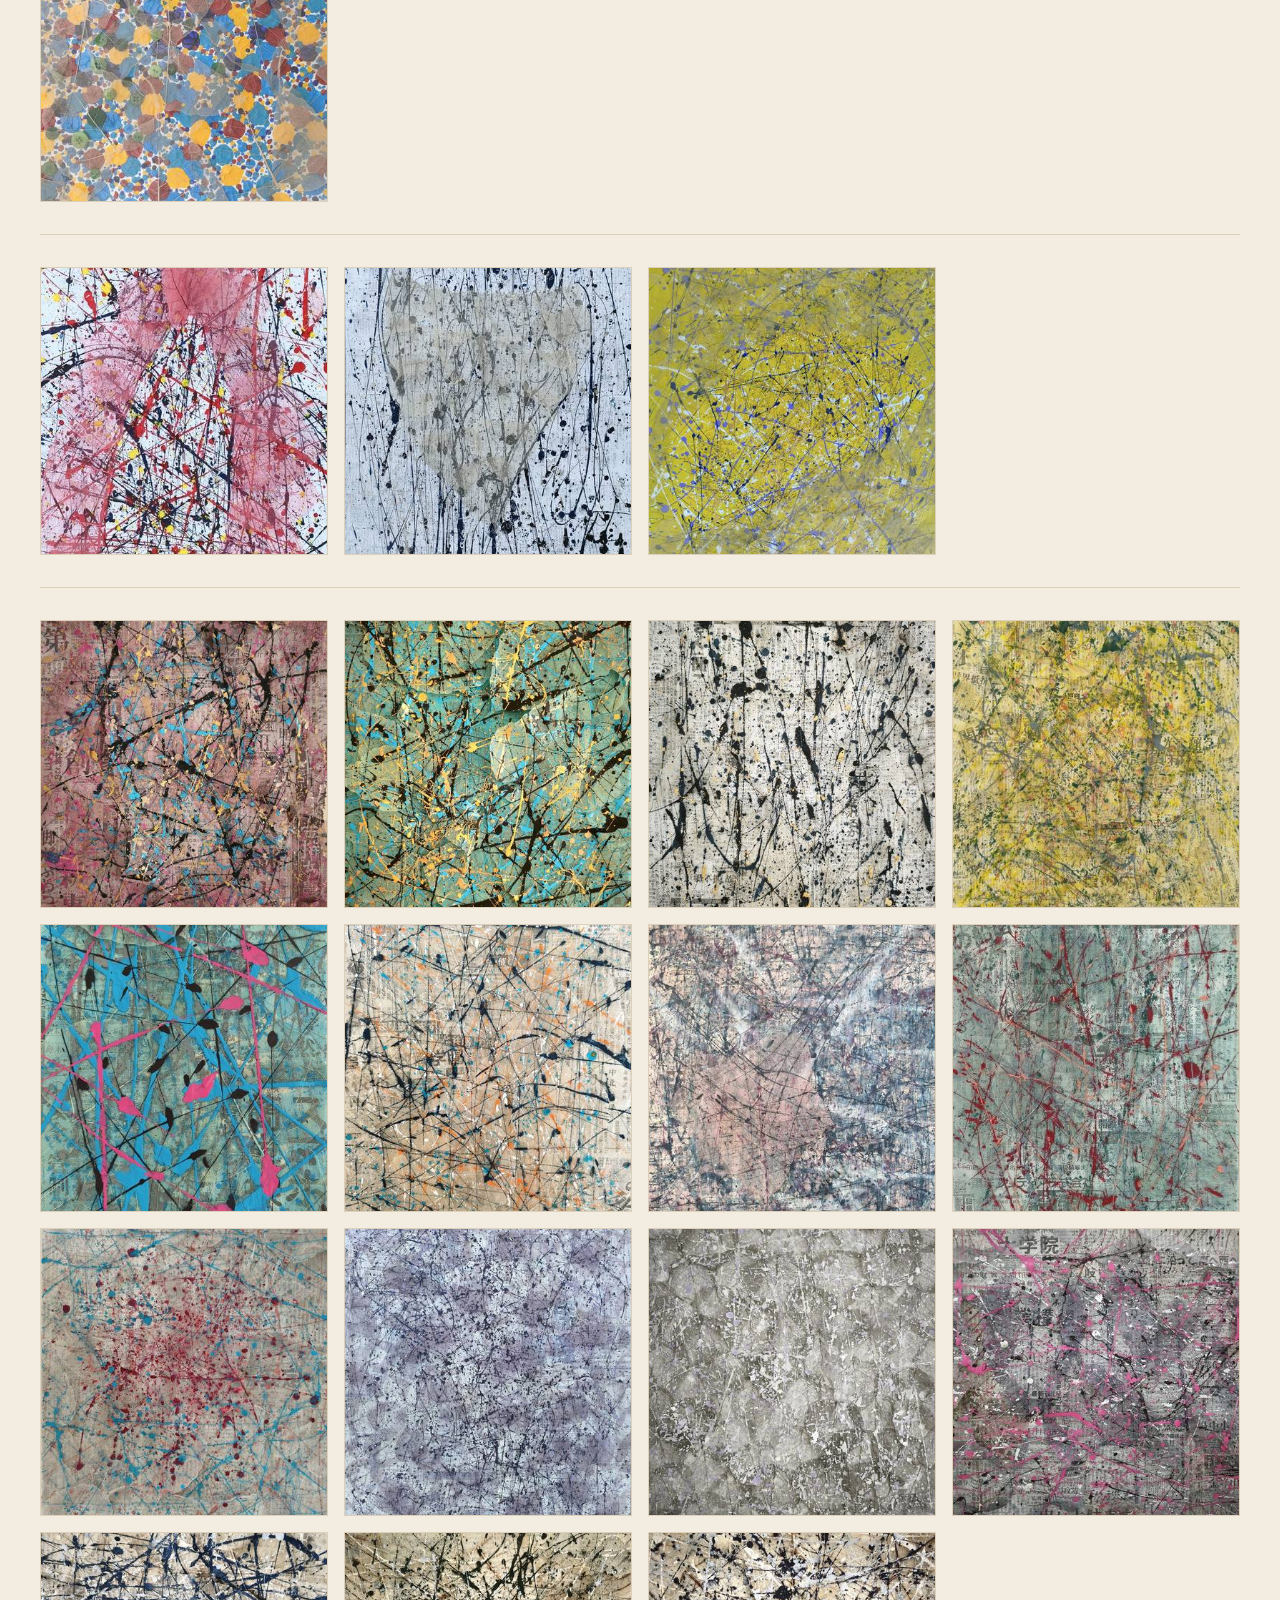
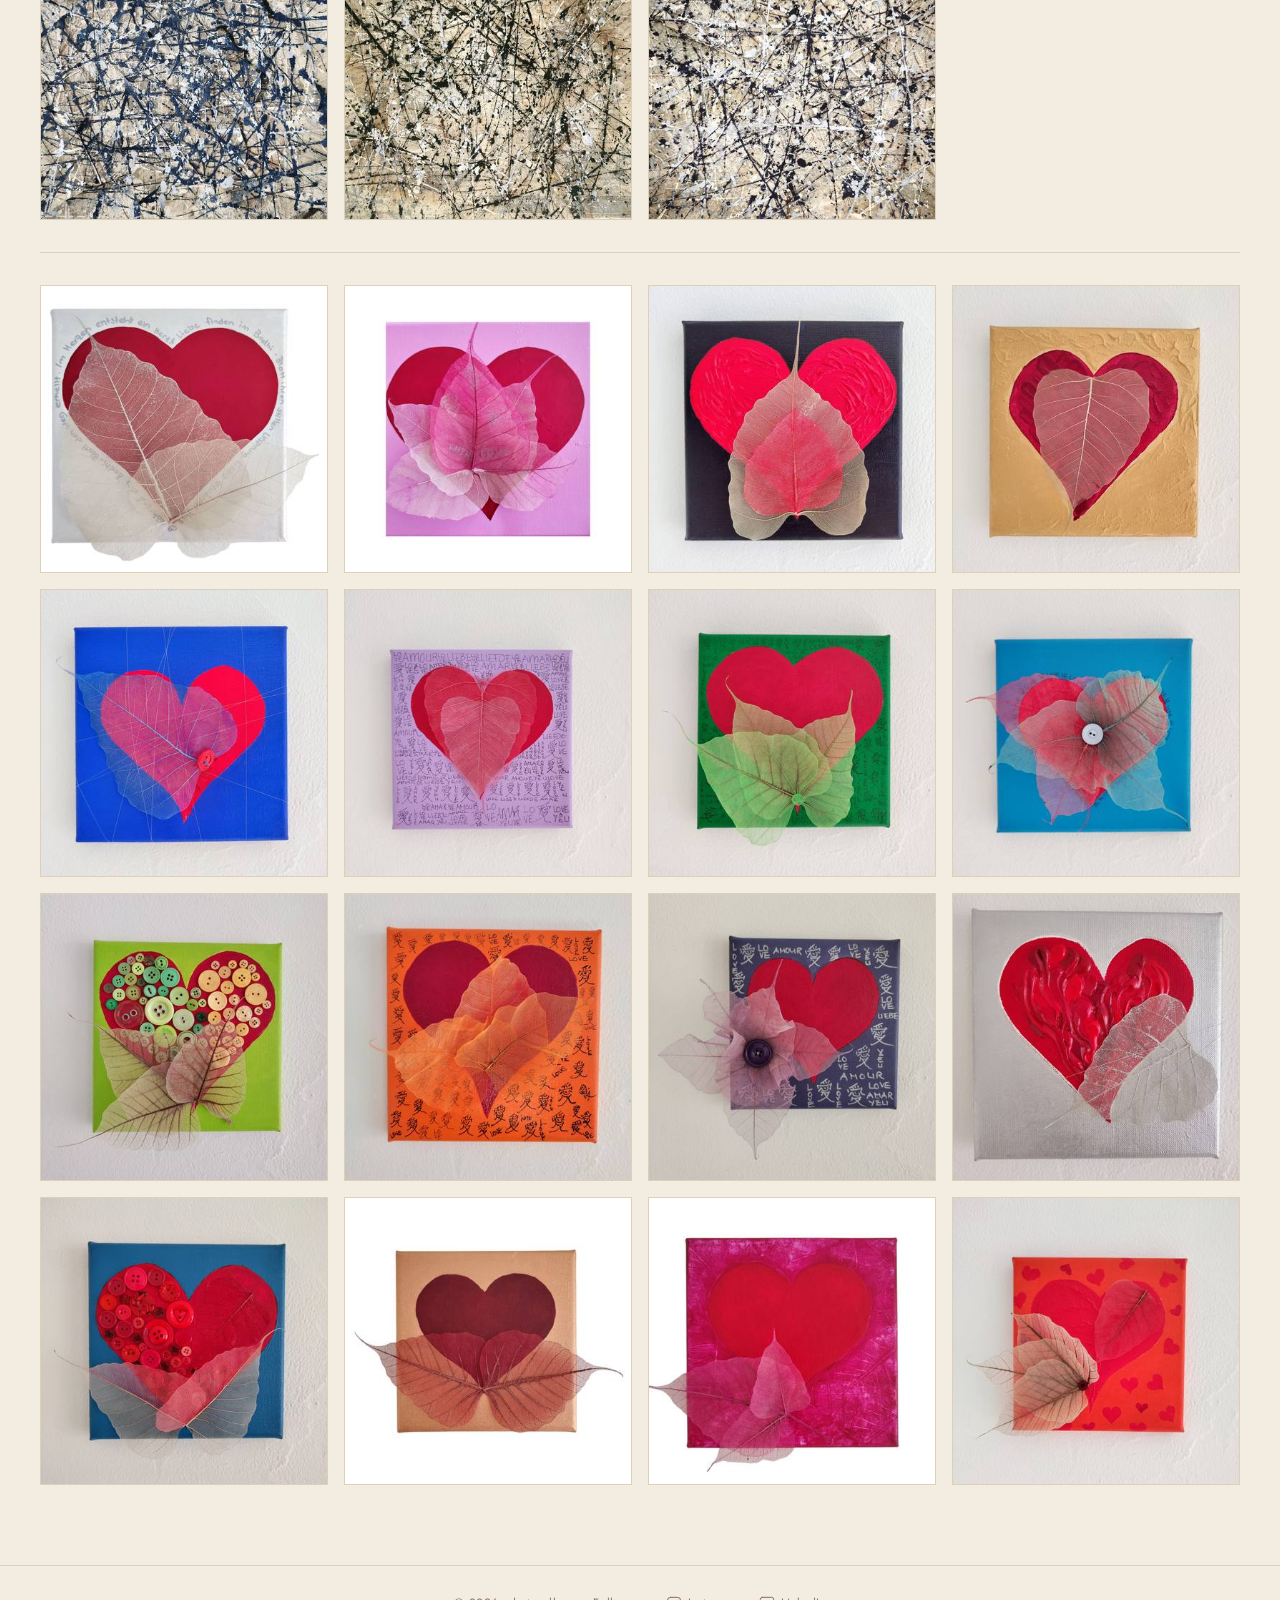
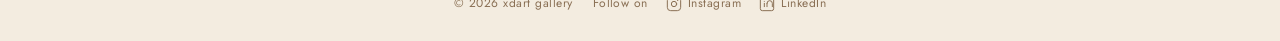
==== commit 11f55072: "Fix footer social icons: hardcode SVG size, add Follow on / Instagram / LinkedIn labels Co-Authored-" ====
--- a/index.html
+++ b/index.html
@@ -40,11 +40,14 @@
   <footer class="site-footer">
     <p>&copy; <span id="year"></span> xdart gallery</p>
     <div class="footer-social">
-      <a href="https://www.instagram.com/xdart.ch?utm_source=qr" target="_blank" rel="noopener" aria-label="Instagram">
-        <svg viewBox="0 0 24 24" fill="none" stroke="currentColor" stroke-width="1.5" stroke-linecap="round" stroke-linejoin="round"><rect x="2" y="2" width="20" height="20" rx="5"/><circle cx="12" cy="12" r="4"/><circle cx="17.5" cy="6.5" r="1" fill="currentColor" stroke="none"/></svg>
+      <span class="footer-follow">Follow on</span>
+      <a href="https://www.instagram.com/xdart.ch?utm_source=qr" target="_blank" rel="noopener">
+        <svg width="16" height="16" viewBox="0 0 24 24" fill="none" stroke="currentColor" stroke-width="1.5" stroke-linecap="round" stroke-linejoin="round"><rect x="2" y="2" width="20" height="20" rx="5"/><circle cx="12" cy="12" r="4"/><circle cx="17.5" cy="6.5" r="1" fill="currentColor" stroke="none"/></svg>
+        Instagram
       </a>
-      <a href="https://www.linkedin.com/company/xdart/?viewAsMember=true" target="_blank" rel="noopener" aria-label="LinkedIn">
-        <svg viewBox="0 0 24 24" fill="none" stroke="currentColor" stroke-width="1.5" stroke-linecap="round" stroke-linejoin="round"><rect x="2" y="2" width="20" height="20" rx="3"/><path d="M8 11v5"/><path d="M8 8v.01"/><path d="M12 16v-5"/><path d="M12 11a4 4 0 0 1 8 0v5"/></svg>
+      <a href="https://www.linkedin.com/company/xdart/?viewAsMember=true" target="_blank" rel="noopener">
+        <svg width="16" height="16" viewBox="0 0 24 24" fill="none" stroke="currentColor" stroke-width="1.5" stroke-linecap="round" stroke-linejoin="round"><rect x="2" y="2" width="20" height="20" rx="3"/><path d="M8 11v5"/><path d="M8 8v.01"/><path d="M12 16v-5"/><path d="M12 11a4 4 0 0 1 8 0v5"/></svg>
+        LinkedIn
       </a>
     </div>
   </footer>
--- a/css/main.css
+++ b/css/main.css
@@ -125,16 +125,24 @@
 }
 .footer-social {
   display: flex;
-  gap: 14px;
   align-items: center;
+  gap: 18px;
+}
+.footer-follow {
+  font-size: 0.75rem;
+  color: var(--text2);
+  letter-spacing: 0.04em;
 }
 .footer-social a {
+  display: flex;
+  align-items: center;
+  gap: 6px;
+  font-size: 0.75rem;
+  letter-spacing: 0.04em;
   color: var(--text2);
-  display: flex;
   transition: color 0.2s;
 }
 .footer-social a:hover { color: var(--text); }
-.footer-social svg { width: 18px; height: 18px; }
 
 /* ── Back to top ── */
 .scroll-top {
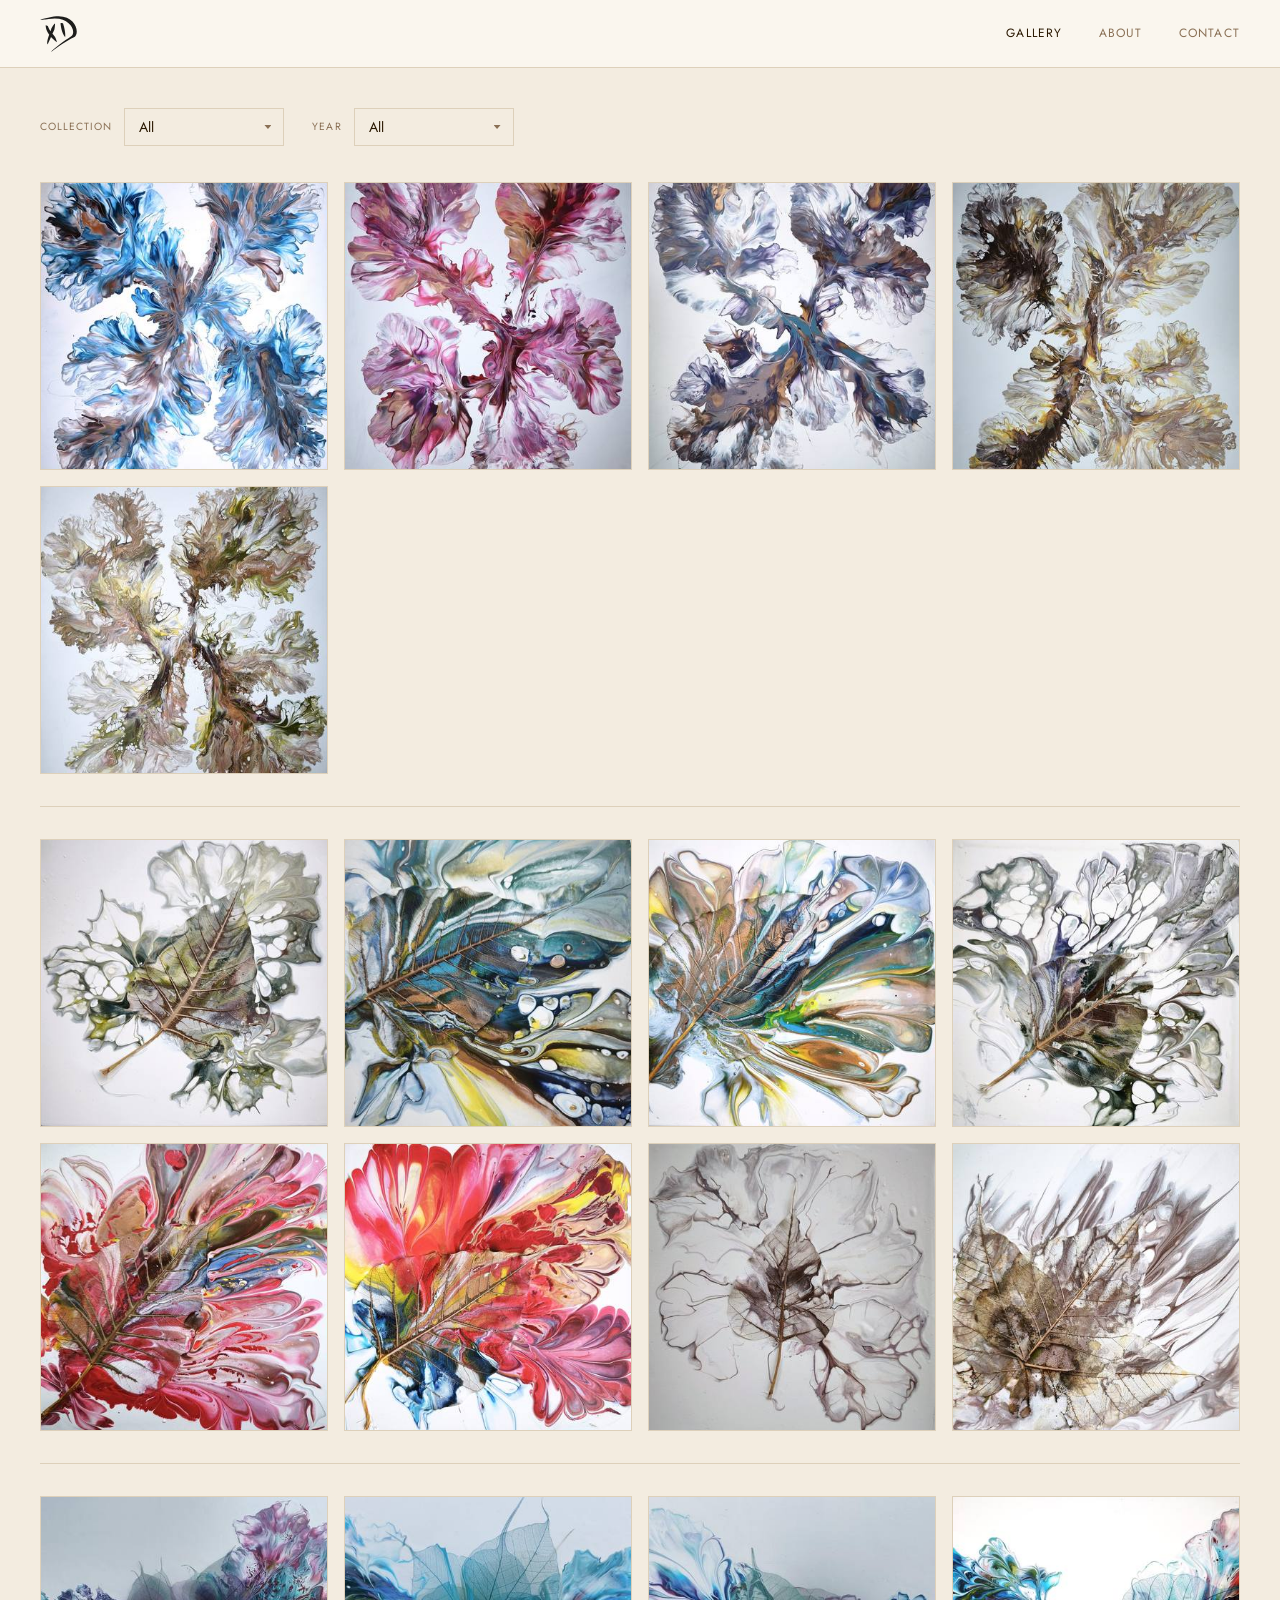
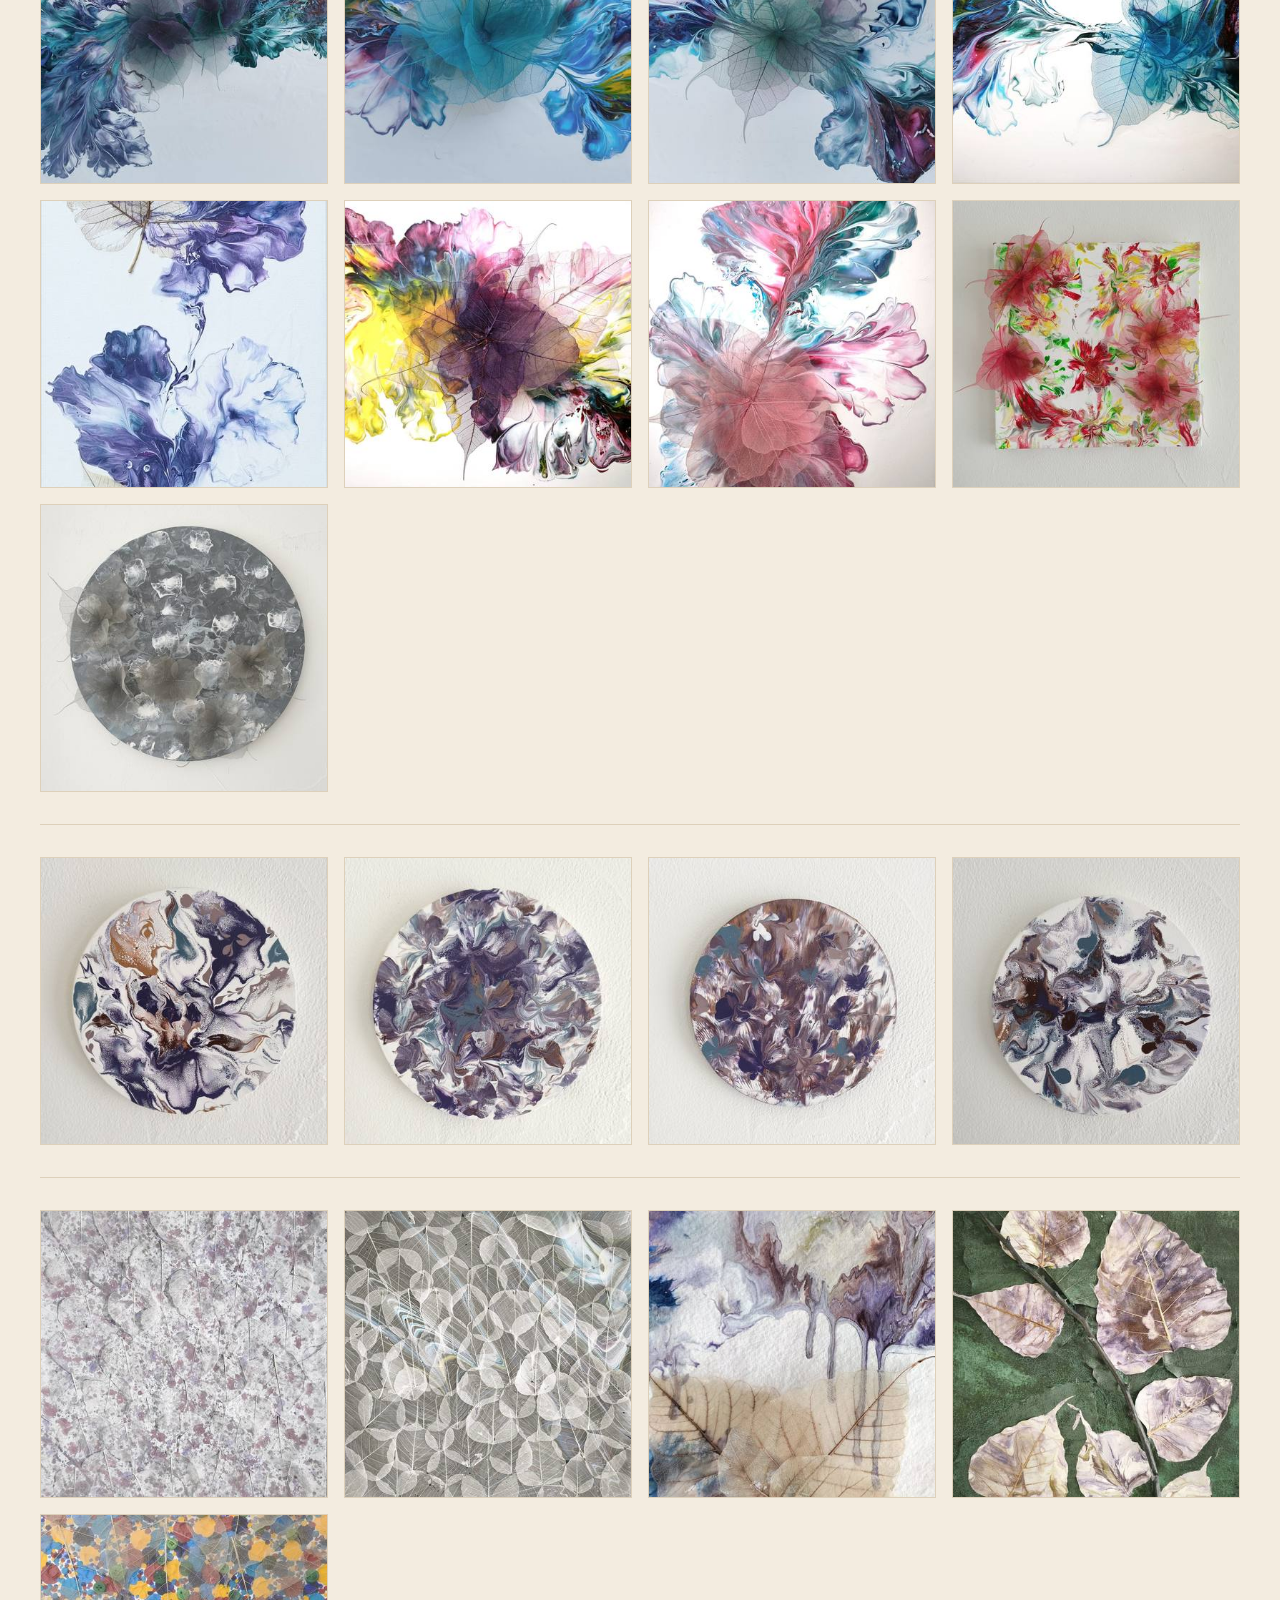
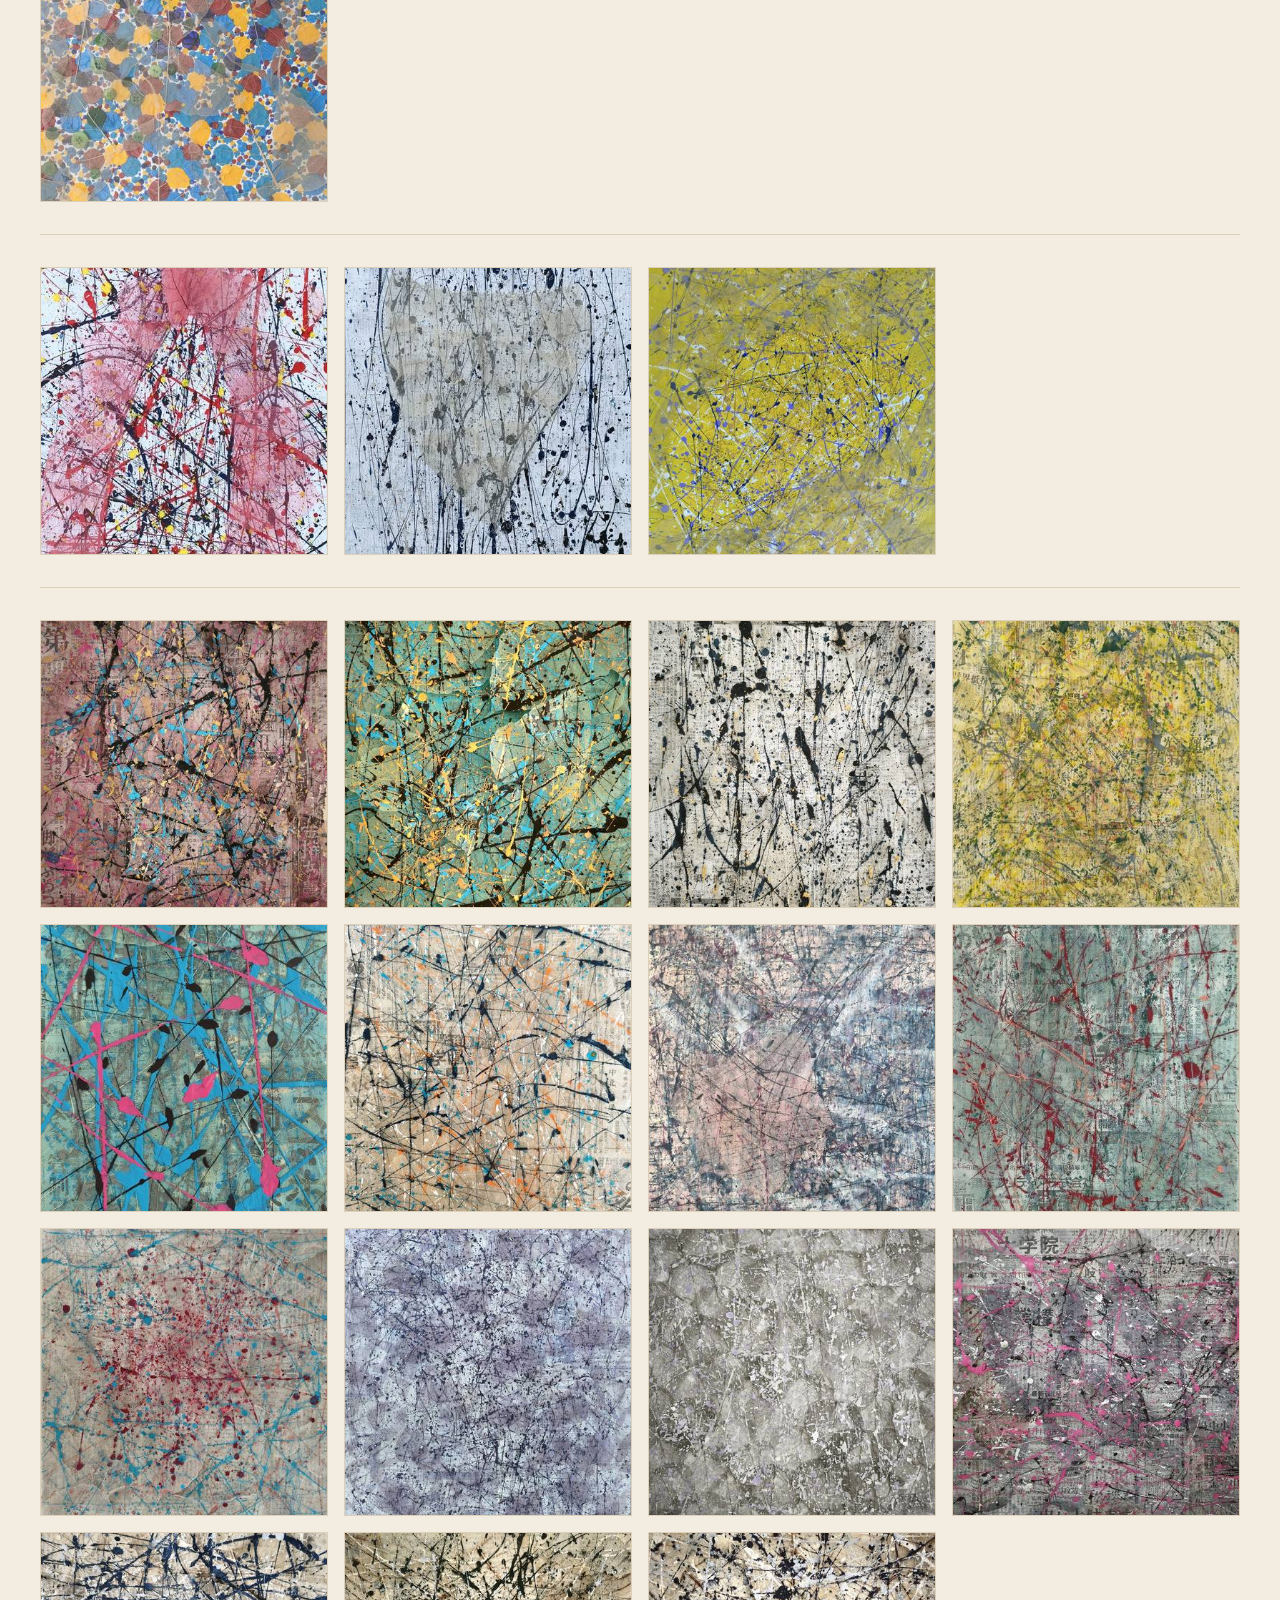
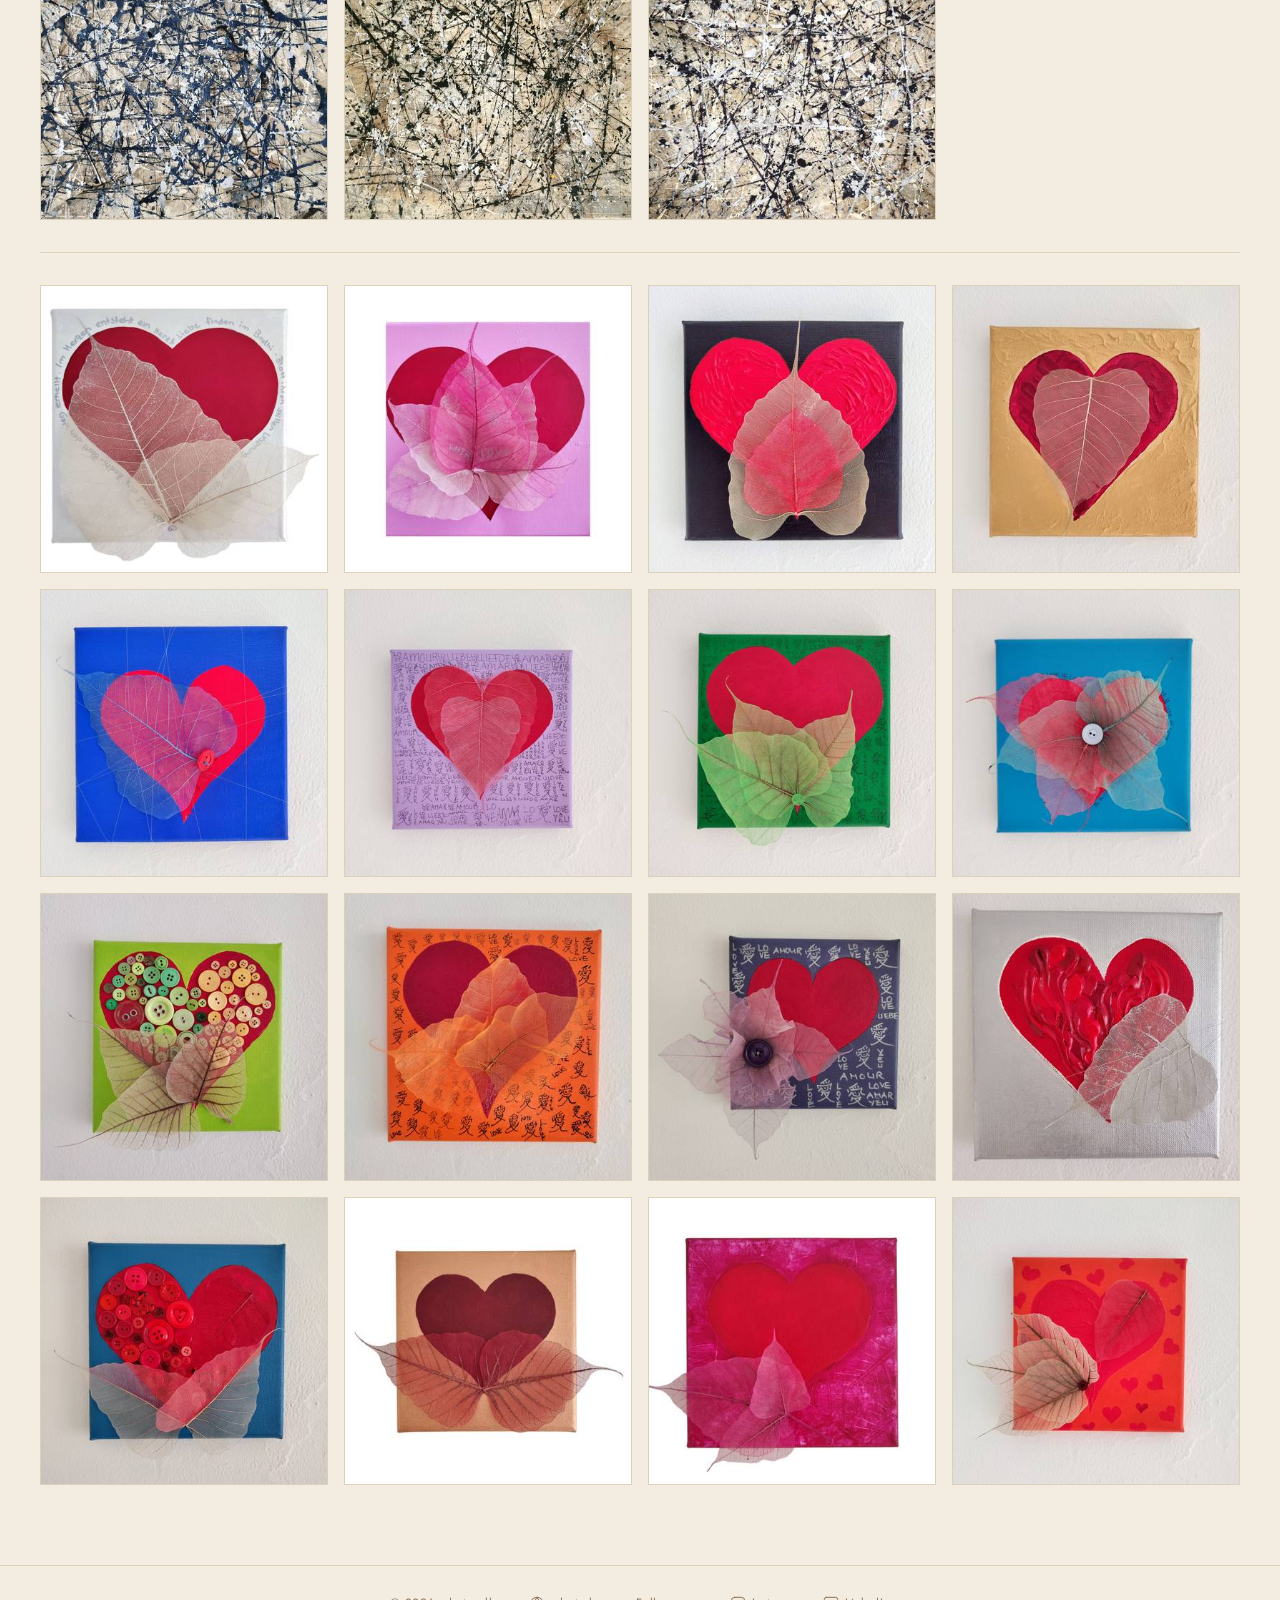
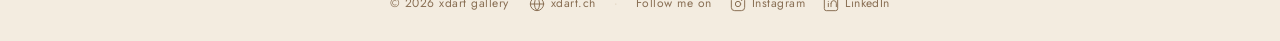
==== commit bcf8f79e: "Add email icon on contact page, add xdart.ch link to footer on all pages Co-Authored-By: Claude Sonn" ====
--- a/index.html
+++ b/index.html
@@ -40,7 +40,12 @@
   <footer class="site-footer">
     <p>&copy; <span id="year"></span> xdart gallery</p>
     <div class="footer-social">
-      <span class="footer-follow">Follow on</span>
+      <a href="https://xdart.ch/" target="_blank" rel="noopener">
+        <svg width="16" height="16" viewBox="0 0 24 24" fill="none" stroke="currentColor" stroke-width="1.5" stroke-linecap="round" stroke-linejoin="round"><circle cx="12" cy="12" r="10"/><path d="M2 12h20"/><path d="M12 2a15.3 15.3 0 0 1 4 10 15.3 15.3 0 0 1-4 10 15.3 15.3 0 0 1-4-10 15.3 15.3 0 0 1 4-10z"/></svg>
+        xdart.ch
+      </a>
+      <span class="footer-divider">·</span>
+      <span class="footer-follow">Follow me on</span>
       <a href="https://www.instagram.com/xdart.ch?utm_source=qr" target="_blank" rel="noopener">
         <svg width="16" height="16" viewBox="0 0 24 24" fill="none" stroke="currentColor" stroke-width="1.5" stroke-linecap="round" stroke-linejoin="round"><rect x="2" y="2" width="20" height="20" rx="5"/><circle cx="12" cy="12" r="4"/><circle cx="17.5" cy="6.5" r="1" fill="currentColor" stroke="none"/></svg>
         Instagram
--- a/css/main.css
+++ b/css/main.css
@@ -133,6 +133,11 @@
   color: var(--text2);
   letter-spacing: 0.04em;
 }
+.footer-divider {
+  color: var(--border);
+  font-size: 0.75rem;
+  user-select: none;
+}
 .footer-social a {
   display: flex;
   align-items: center;
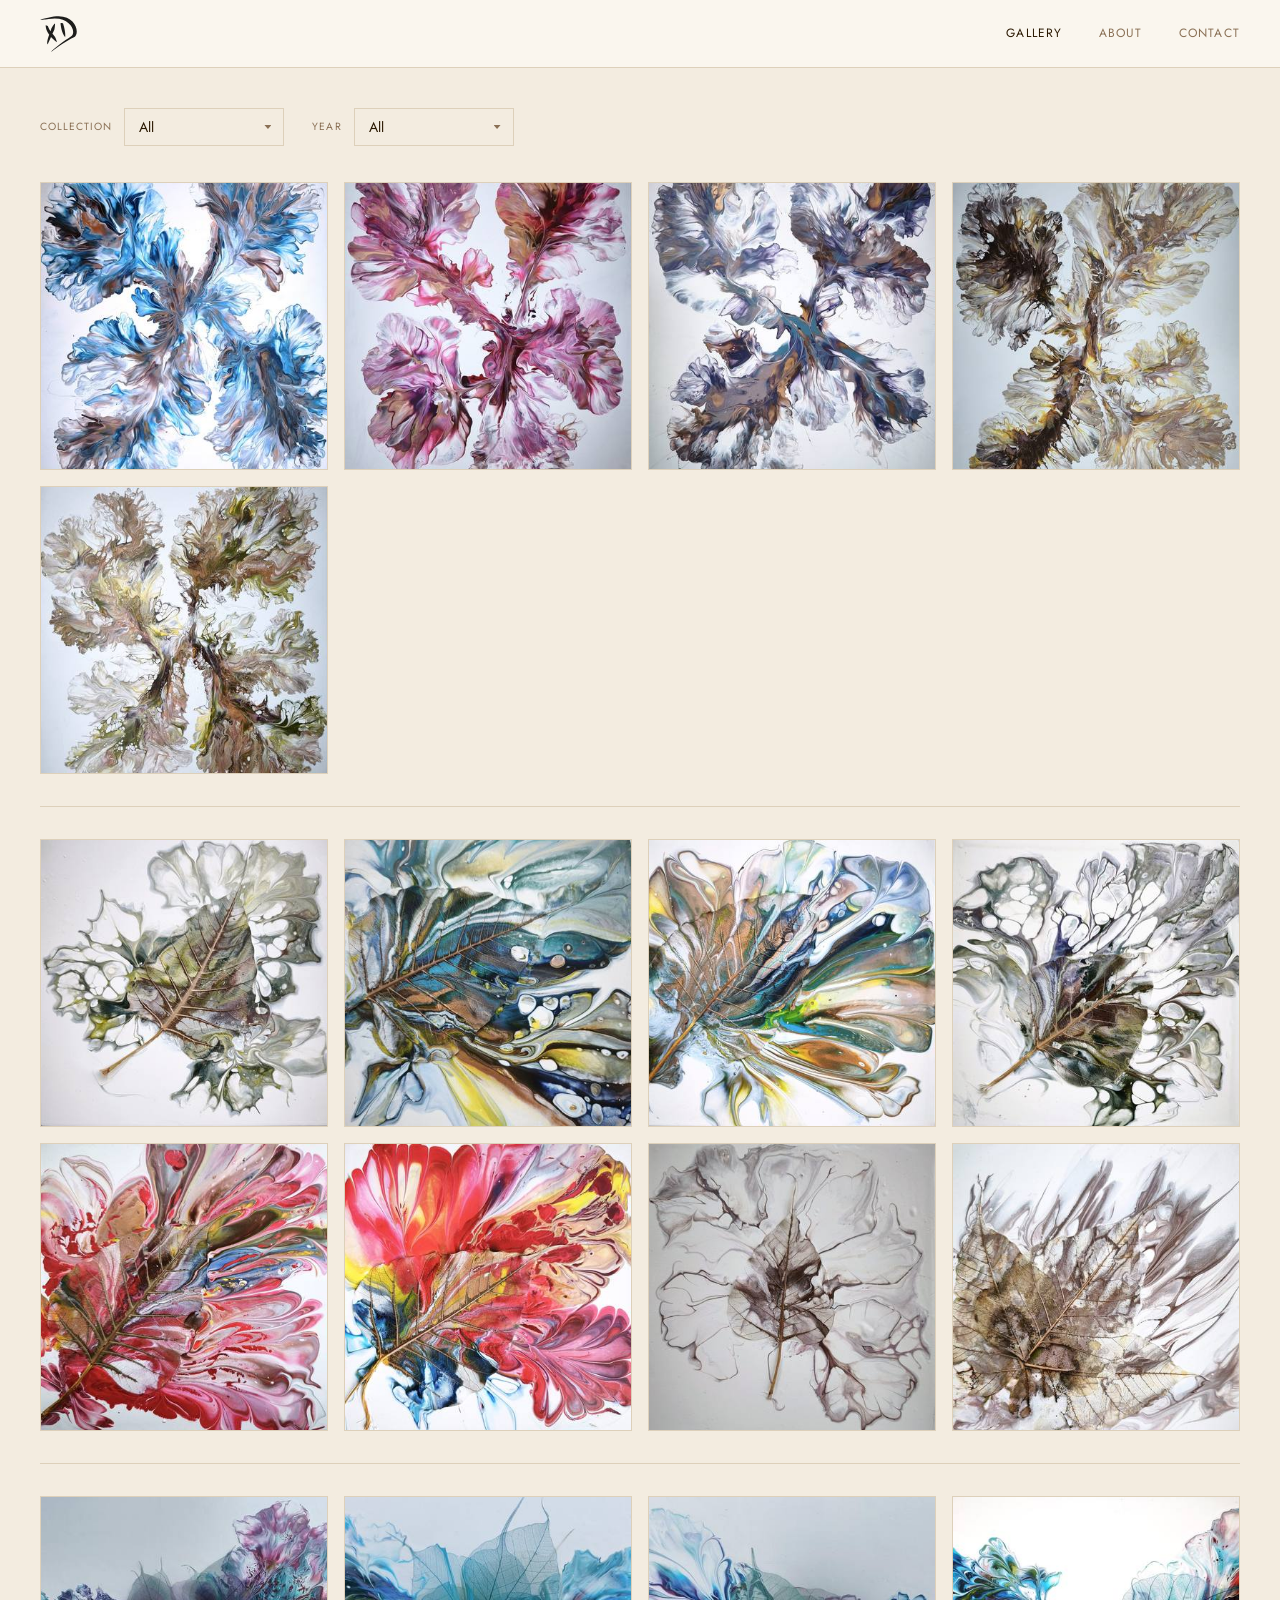
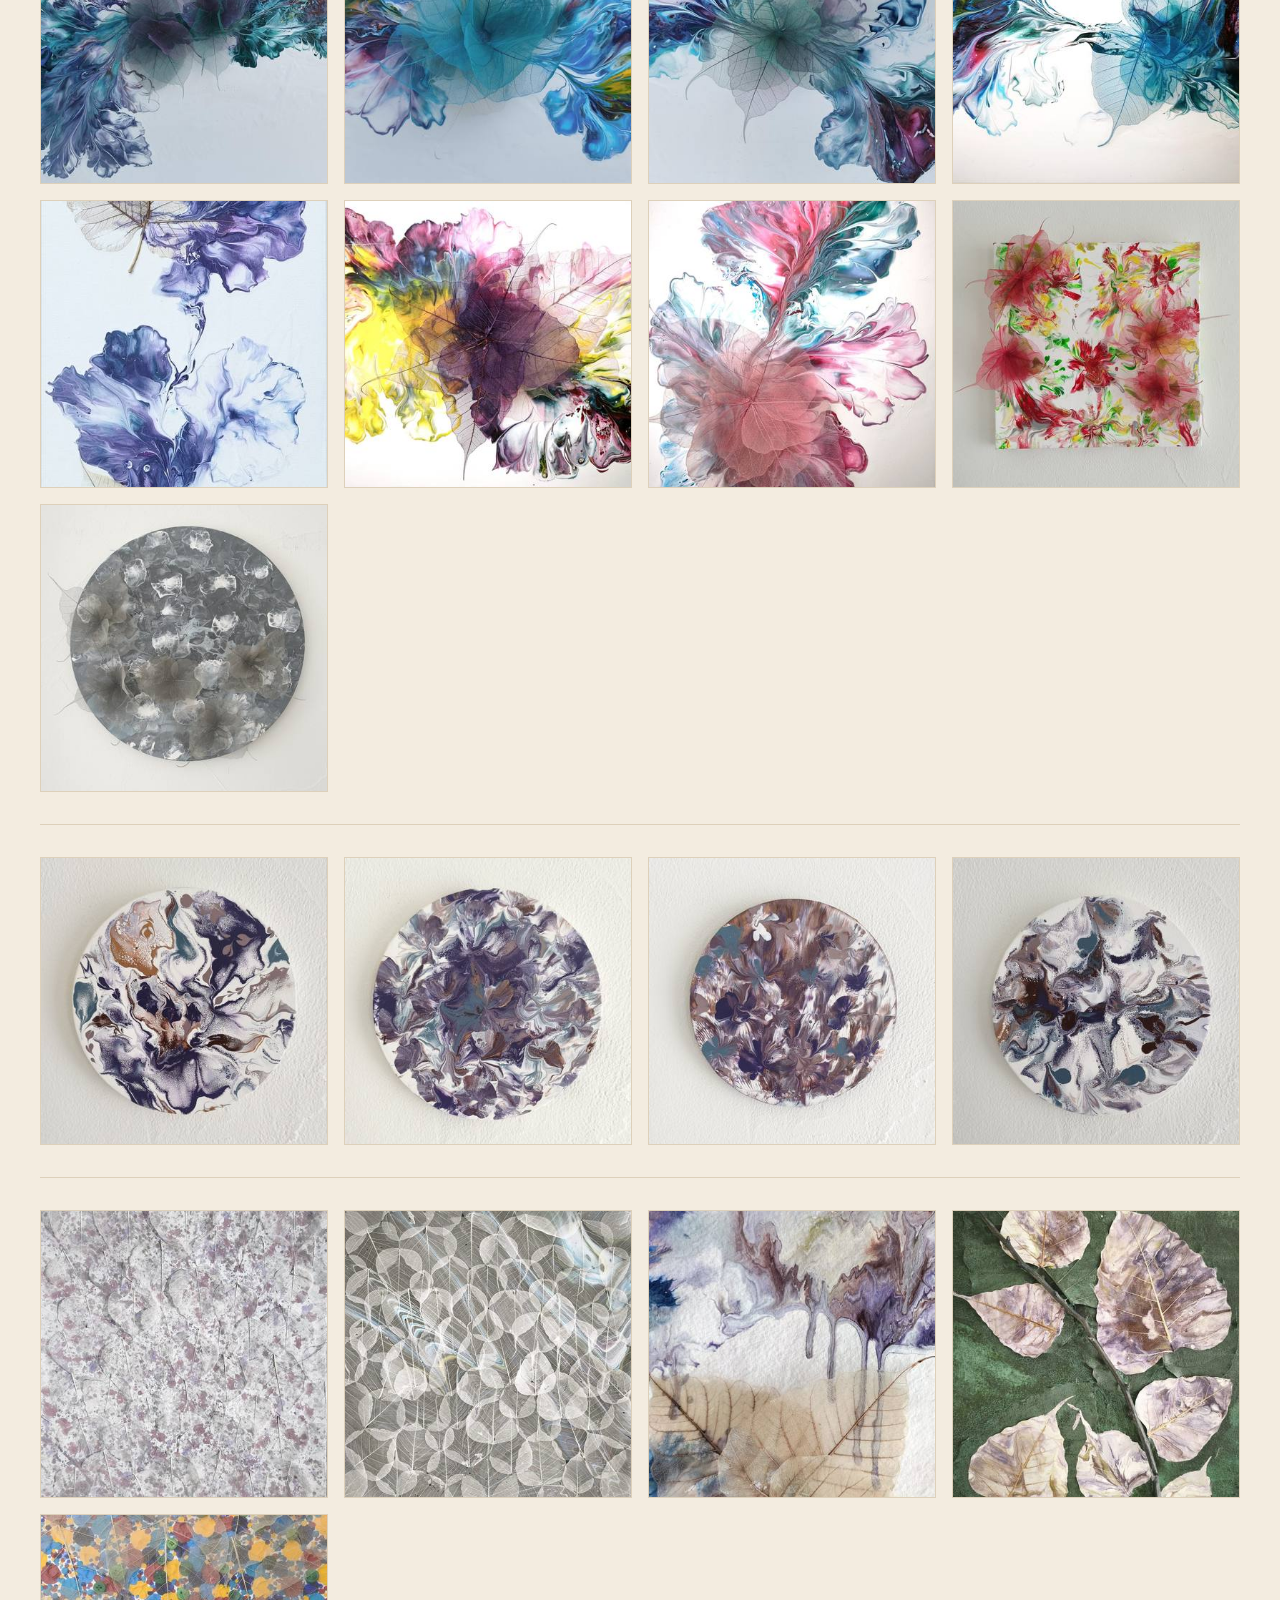
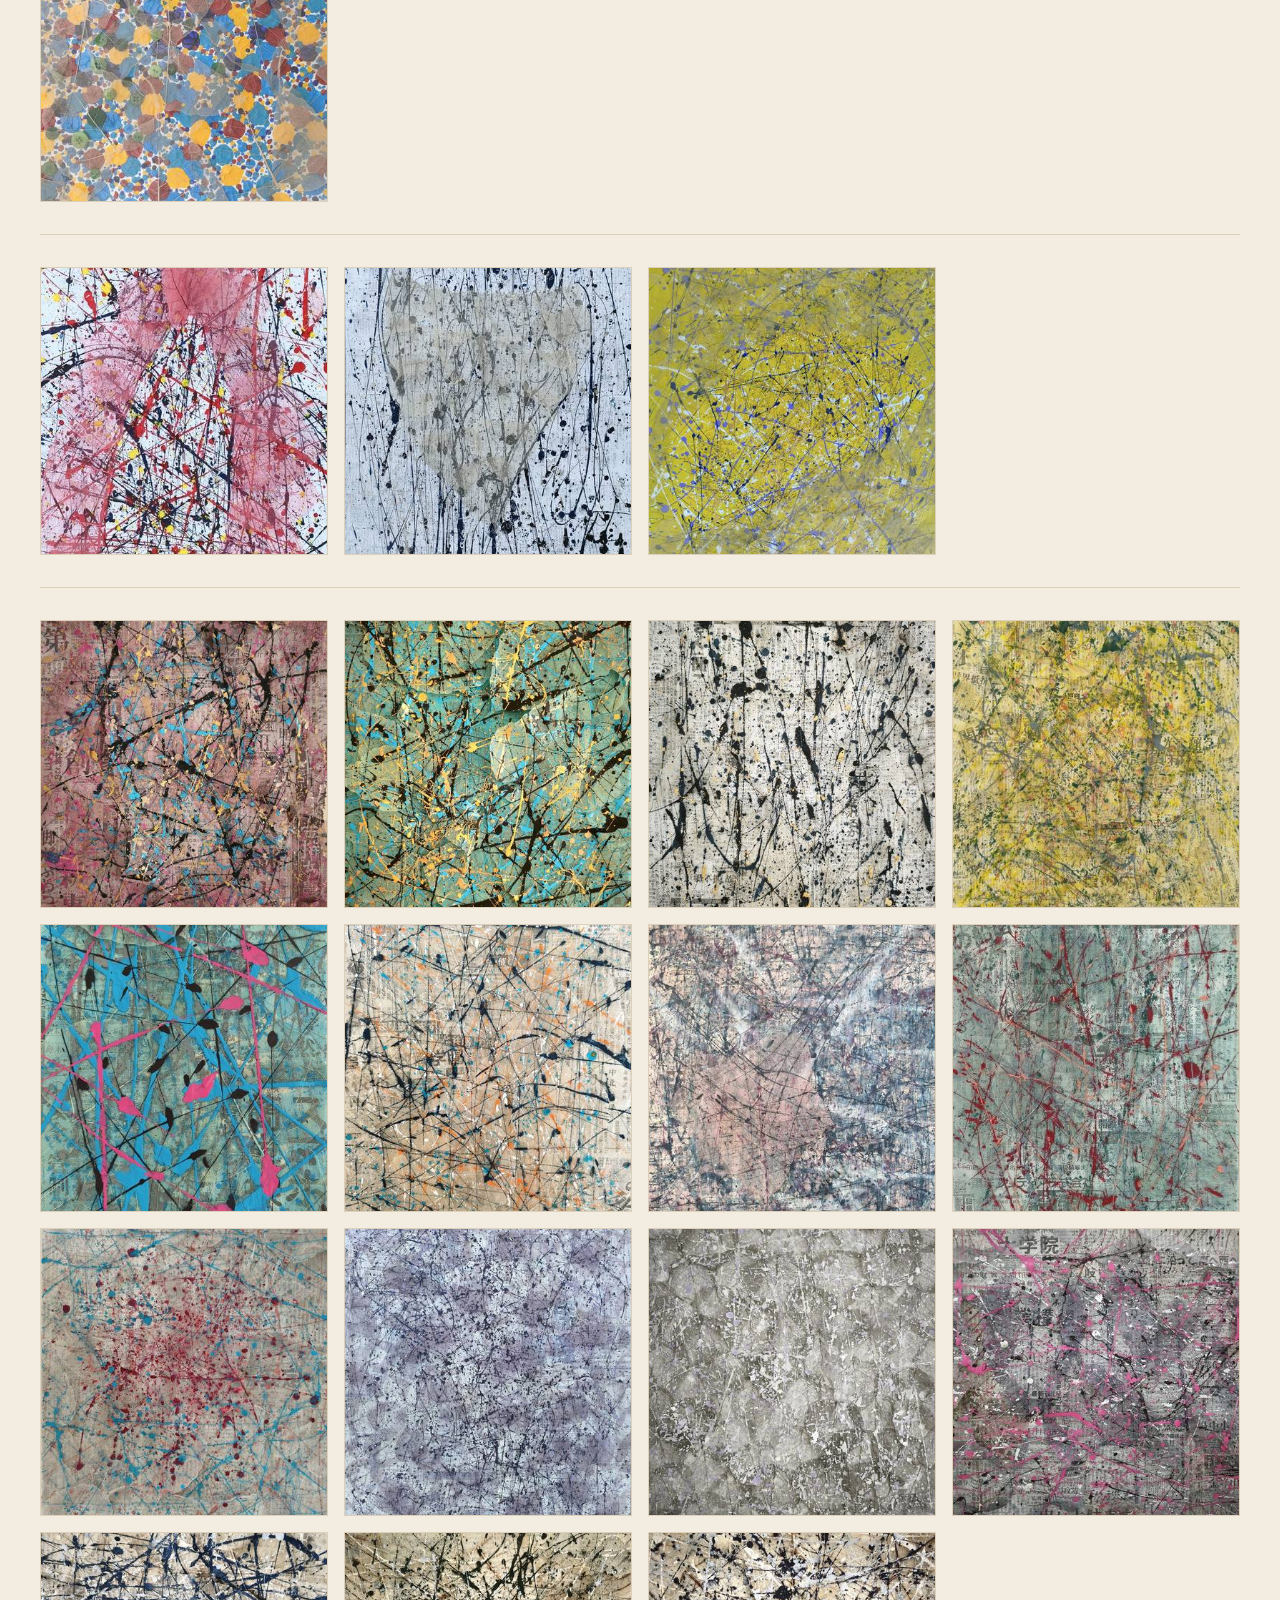
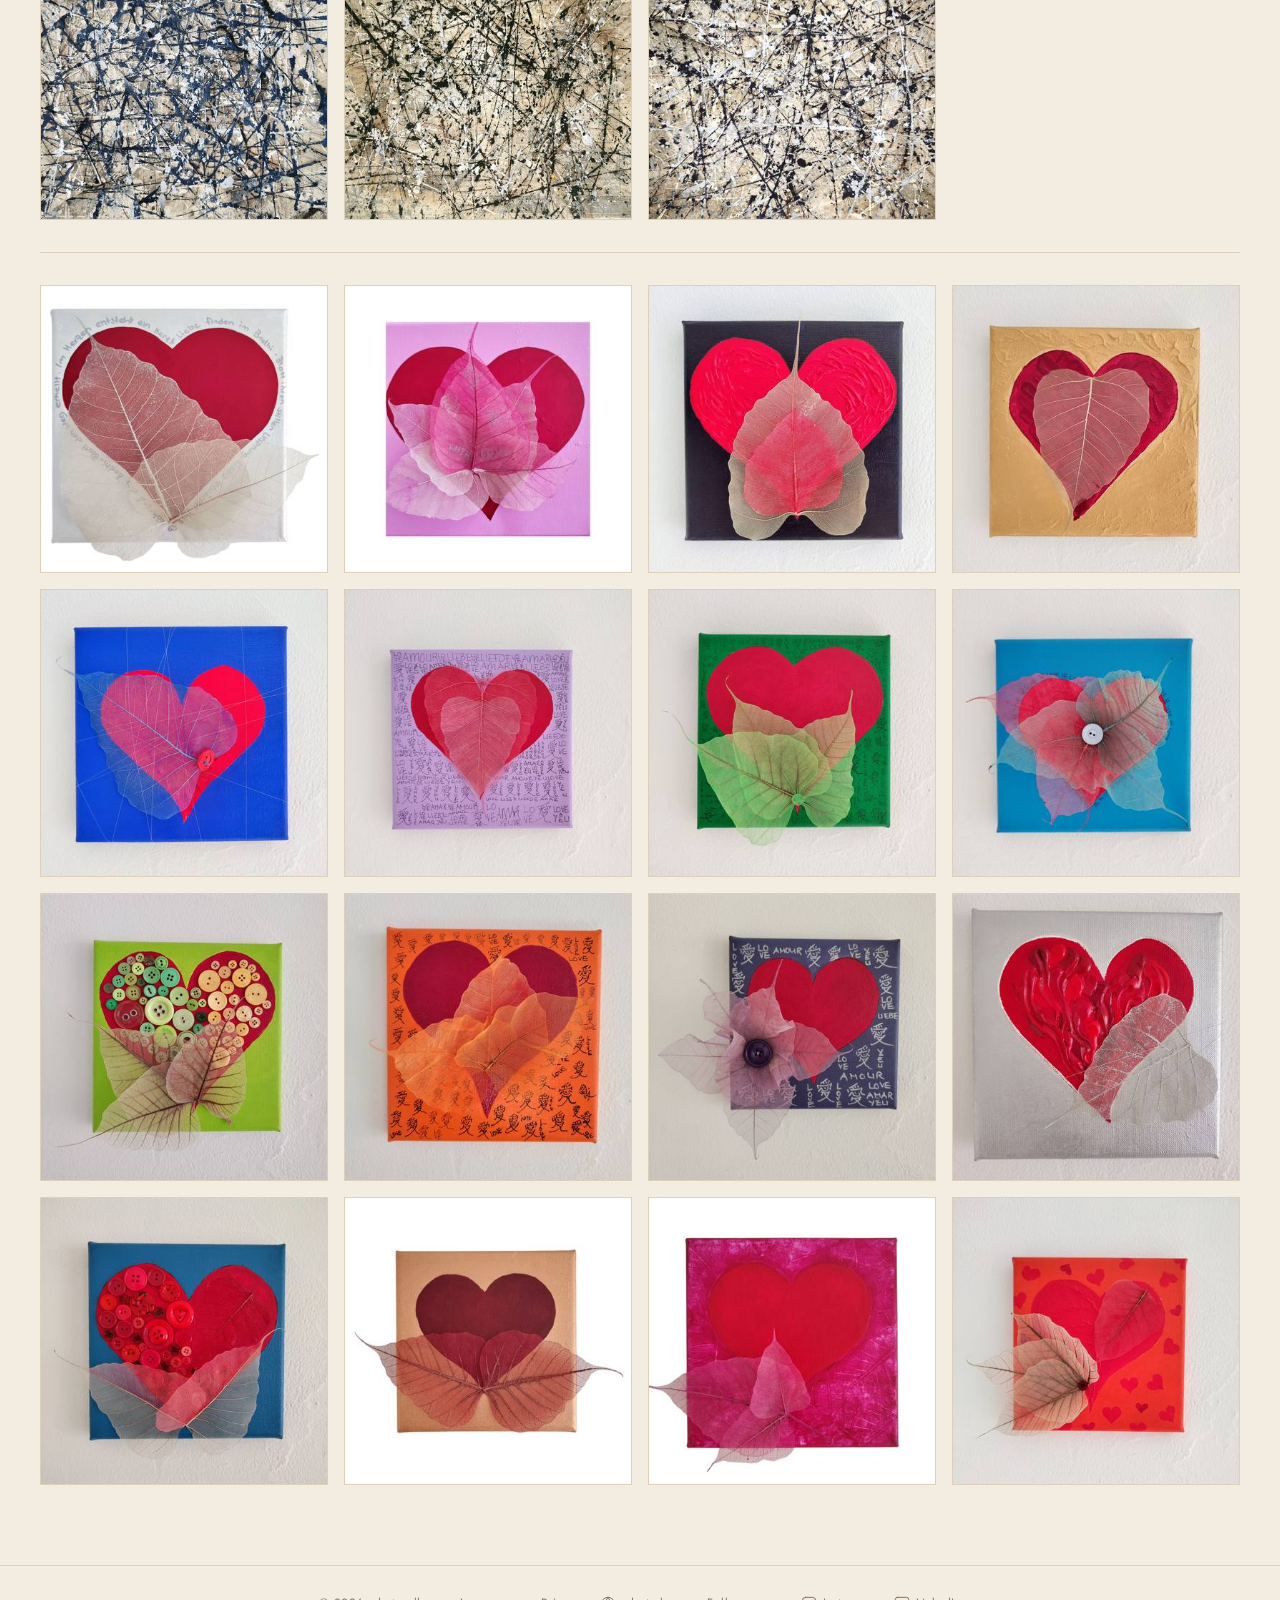
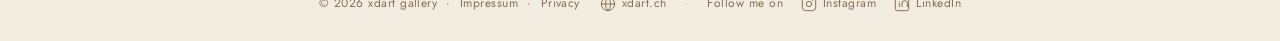
==== commit d946f337: "Add Impressum and Privacy Policy pages, link from footer on all pages Co-Authored-By: Claude Sonnet " ====
--- a/index.html
+++ b/index.html
@@ -38,7 +38,7 @@
   </button>
 
   <footer class="site-footer">
-    <p>&copy; <span id="year"></span> xdart gallery</p>
+    <p>&copy; <span id="year"></span> xdart gallery &nbsp;·&nbsp; <a href="impressum.html">Impressum</a> &nbsp;·&nbsp; <a href="privacy.html">Privacy</a></p>
     <div class="footer-social">
       <a href="https://xdart.ch/" target="_blank" rel="noopener">
         <svg width="16" height="16" viewBox="0 0 24 24" fill="none" stroke="currentColor" stroke-width="1.5" stroke-linecap="round" stroke-linejoin="round"><circle cx="12" cy="12" r="10"/><path d="M2 12h20"/><path d="M12 2a15.3 15.3 0 0 1 4 10 15.3 15.3 0 0 1-4 10 15.3 15.3 0 0 1-4-10 15.3 15.3 0 0 1 4-10z"/></svg>
--- a/css/main.css
+++ b/css/main.css
@@ -149,6 +149,13 @@
 }
 .footer-social a:hover { color: var(--text); }
 
+/* ── Footer links ── */
+.site-footer a {
+  color: var(--text2);
+  transition: color 0.2s;
+}
+.site-footer a:hover { color: var(--text); }
+
 /* ── Back to top ── */
 .scroll-top {
   position: fixed;
